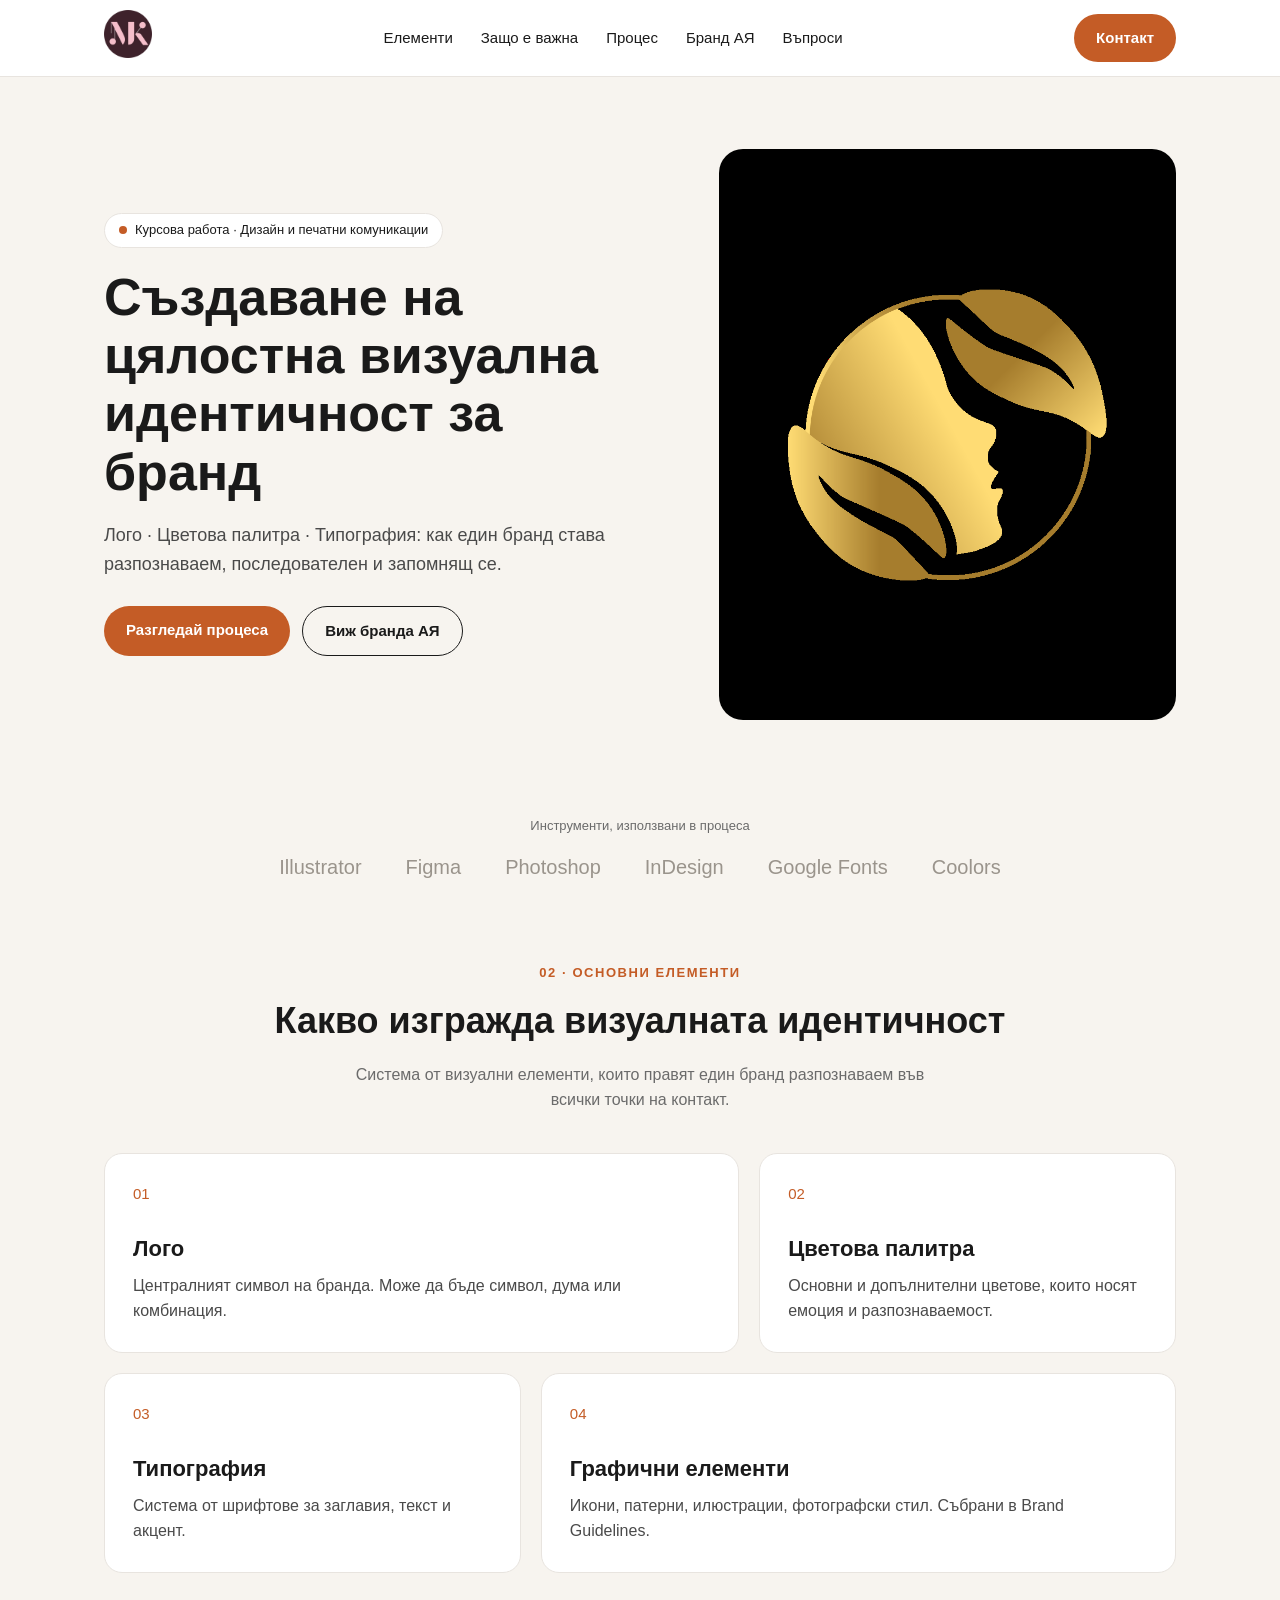
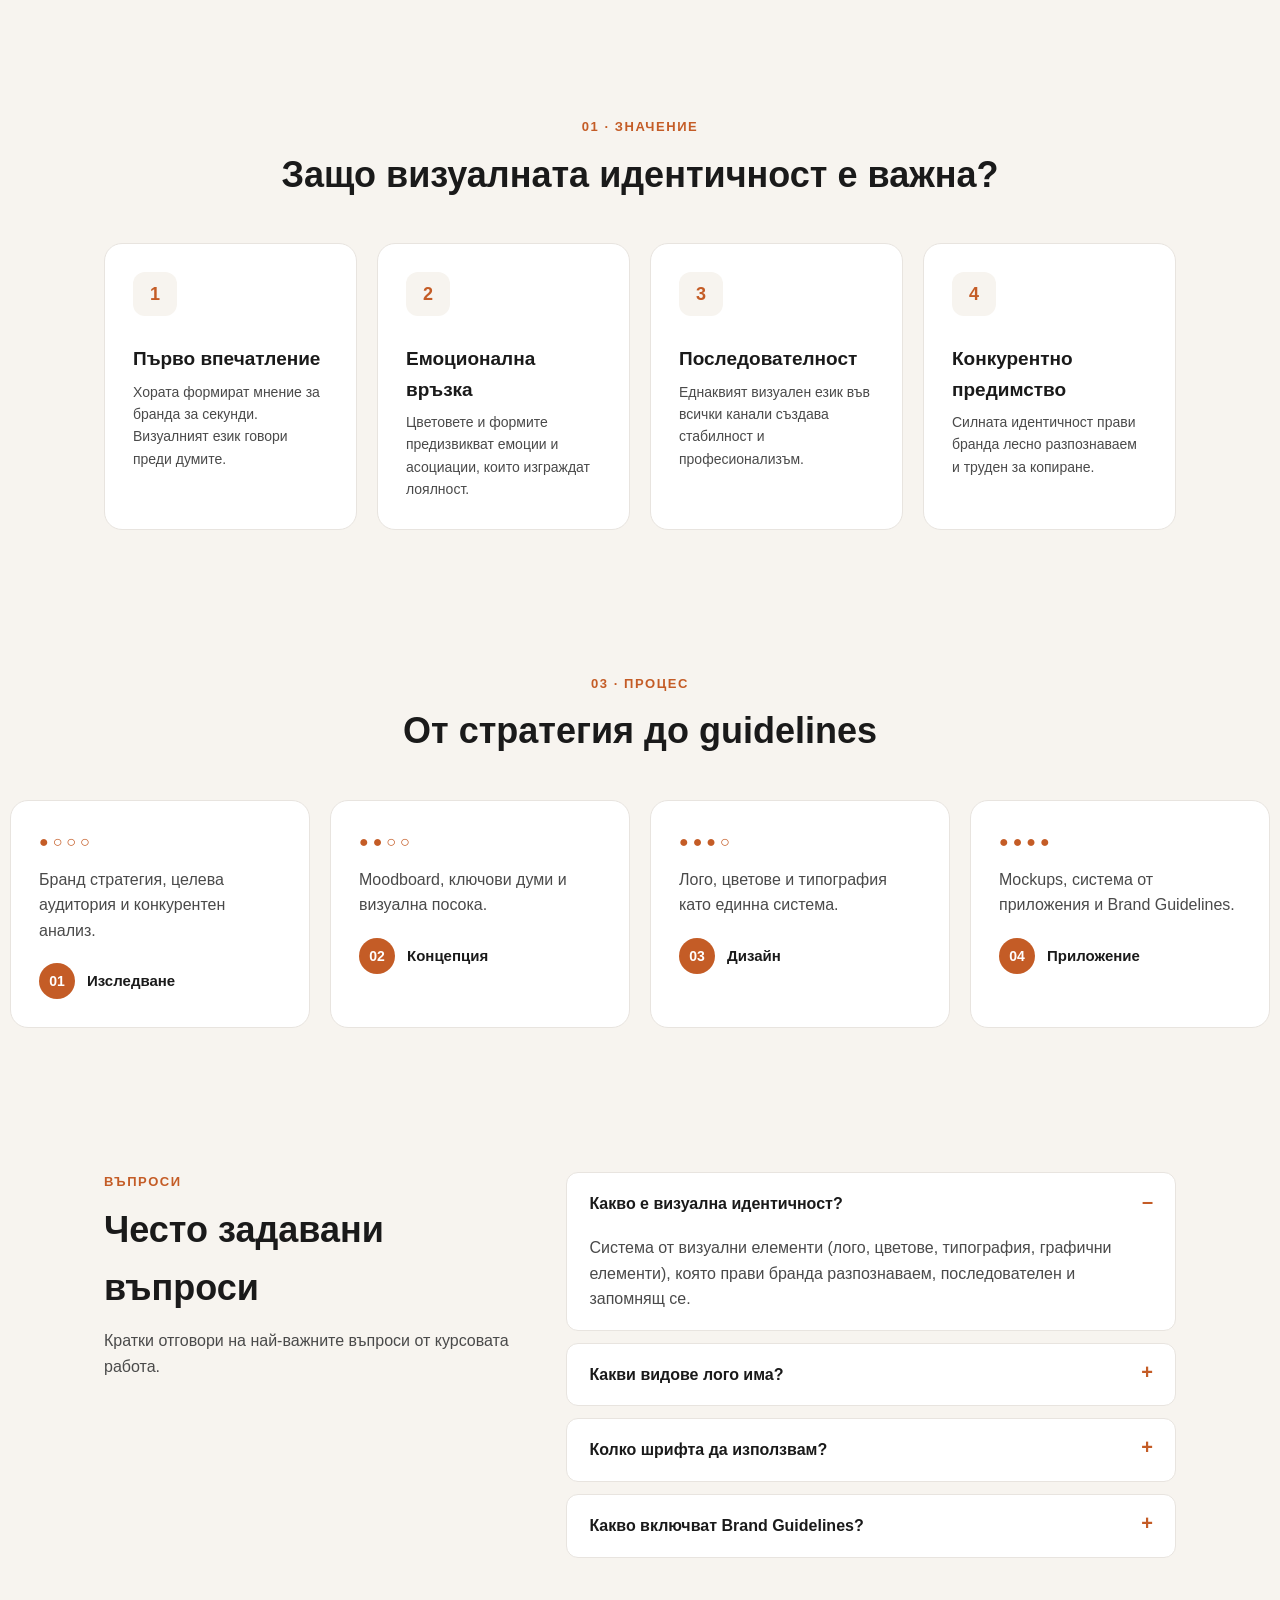
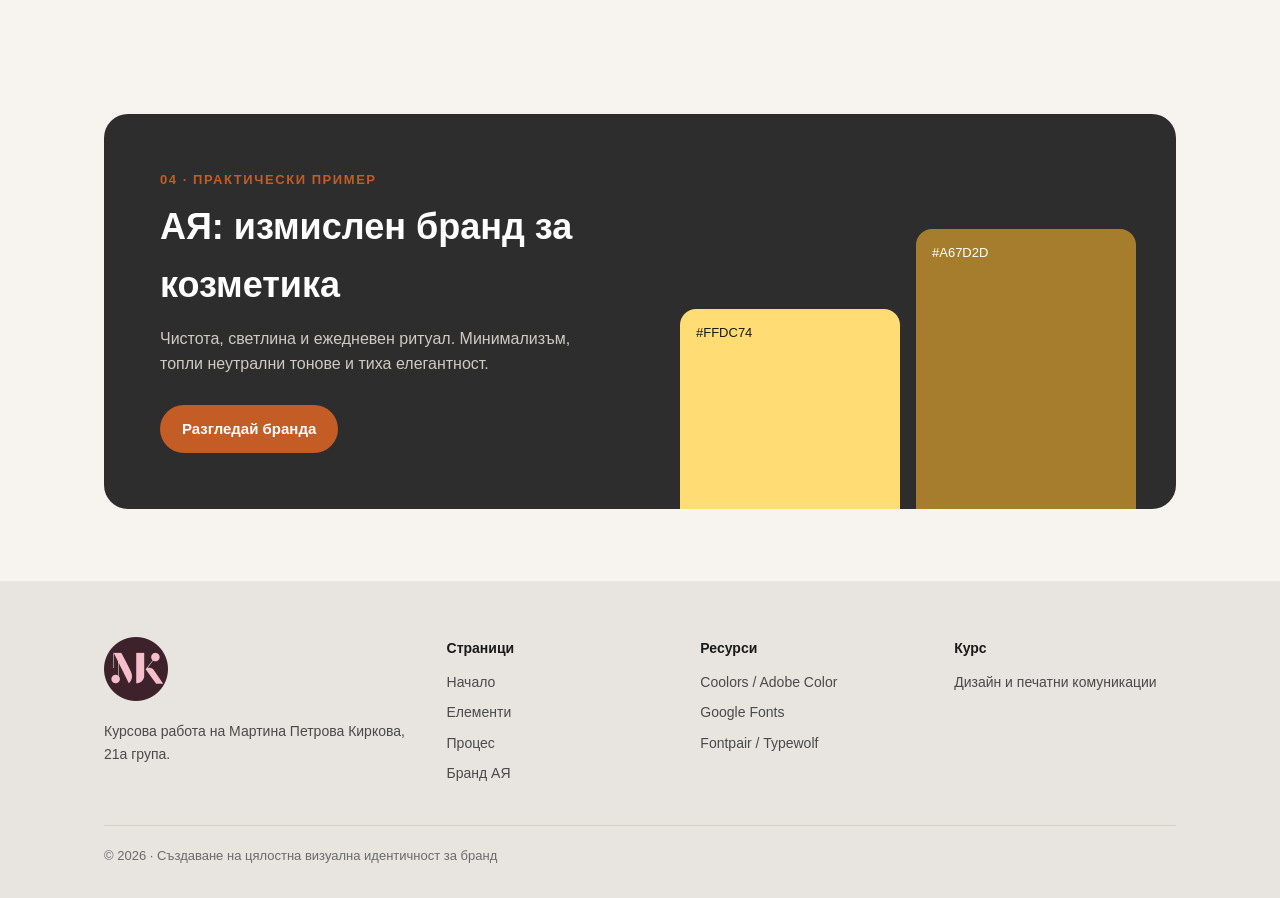
==== index.html @ c6bd1da7 "Fixes to mobile ui" ====
<!doctype html>
<html lang="bg">
<head>
<meta charset="utf-8">
<meta name="viewport" content="width=device-width, initial-scale=1">
<title>Визуална идентичност</title>
<link rel="icon" href="favicon.png">
<style>
  :root{
    --accent:#C45C26;      /* основен цвят от презентацията */
    --ink:#1A1A1A;         /* заглавия */
    --text:#4A4A4A;        /* основен текст */
    --muted:#6B6B6B;
    --cream:#F7F4EF;       /* фон */
    --line:#E8E4DF;
    --white:#FFFFFF;
    --dark:#2D2D2D;
    --gold:#A67D2D; --sun:#FFDC74;   /* палитра на бранда АЯ */
  }
  *{box-sizing:border-box;margin:0;padding:0}
  body{background:var(--cream);color:var(--text);font:16px/1.6 Arial,Helvetica,sans-serif}
  h1,h2,h3{font-family:Arial,Helvetica,sans-serif;color:var(--ink);font-weight:bold}
  a{color:inherit;text-decoration:none}
  .wrap{max-width:1120px;margin:0 auto;padding:0 24px}
  section{padding:72px 0}
  .center{text-align:center}
  .eyebrow{color:var(--accent);font-size:13px;letter-spacing:.12em;text-transform:uppercase;font-weight:bold}
  h2{font-size:36px;margin:8px 0 12px}
  .lead{max-width:620px;margin:0 auto;color:var(--muted)}
  .btn{display:inline-block;padding:12px 22px;border-radius:999px;font-size:15px;font-weight:bold}
  .btn.primary{background:var(--accent);color:#fff}
  .btn.ghost{border:1.5px solid var(--ink);color:var(--ink)}

  /* NAV */
  nav{background:var(--white);border-bottom:1px solid var(--line);position:sticky;top:0;z-index:5}
  nav .wrap{display:flex;align-items:center;gap:32px;height:76px}
  nav img{width:48px;height:48px}
  nav ul{display:flex;gap:28px;list-style:none;margin:0 auto;font-size:15px;color:var(--ink)}
  nav ul a:hover{color:var(--accent)}

  /* HERO */
  .hero .wrap{display:grid;grid-template-columns:1.1fr .9fr;gap:56px;align-items:center}
  .badge{display:inline-flex;gap:8px;align-items:center;background:var(--white);border:1px solid var(--line);border-radius:999px;padding:6px 14px;font-size:13px;color:var(--ink)}
  .badge i{width:8px;height:8px;border-radius:50%;background:var(--accent)}
  .hero h1{font-size:52px;line-height:1.12;margin:20px 0}
  .hero p{font-size:18px;margin-bottom:28px}
  .hero .actions{display:flex;gap:12px;flex-wrap:wrap}
  .hero-img{background:#000;border-radius:24px;aspect-ratio:4/5;display:grid;place-items:center;overflow:hidden}
  .hero-img img{width:88%}

  /* TOOLS (partners) */
  .tools{padding:24px 0 8px}
  .tools p{font-size:13px;color:var(--muted);margin-bottom:14px}
  .tools ul{list-style:none;display:flex;justify-content:center;flex-wrap:wrap;gap:16px 44px;font-family:Arial,sans-serif;font-size:20px;color:#9a948c}

  /* FEATURES */
  .features .grid{display:grid;grid-template-columns:repeat(5,1fr);gap:20px;margin-top:40px}
  .card{background:var(--white);border:1px solid var(--line);border-radius:18px;padding:28px}
  .features .card{min-height:200px;display:flex;flex-direction:column;justify-content:flex-end}
  .features .card:nth-child(1){grid-column:span 3}
  .features .card:nth-child(2){grid-column:span 2}
  .features .card:nth-child(3){grid-column:span 2}
  .features .card:nth-child(4){grid-column:span 3}
  .card h3{font-size:22px;margin-bottom:6px}
  .num{font-family:Arial,sans-serif;color:var(--accent);font-size:15px;margin-bottom:auto}

  /* WHY */
  .why .grid{display:grid;grid-template-columns:repeat(4,1fr);gap:20px;margin-top:40px}
  .icon{width:44px;height:44px;border-radius:12px;background:var(--cream);color:var(--accent);display:grid;place-items:center;font:bold 18px Arial,sans-serif;margin-bottom:28px}
  .why h3{font-size:19px;margin-bottom:6px}
  .why p{font-size:14px}

  /* PRINCIPLES (reviews) */
  .principles{overflow:hidden}
  .track{display:flex;gap:20px;margin-top:40px;padding:0 24px;justify-content:center}
  .track .card{flex:0 0 300px}
  .track .card .stars{color:var(--accent);letter-spacing:4px;margin-bottom:12px}
  .track .who{display:flex;gap:12px;align-items:center;margin-top:20px}
  .track .who span{width:36px;height:36px;border-radius:50%;background:var(--accent);color:#fff;display:grid;place-items:center;font:bold 14px Arial,sans-serif}
  .track .who b{color:var(--ink);font-size:15px}

  /* FAQ */
  .faq .wrap{display:grid;grid-template-columns:.8fr 1.2fr;gap:56px}
  details{background:var(--white);border:1px solid var(--line);border-radius:12px;margin-bottom:12px}
  summary{cursor:pointer;list-style:none;padding:18px 22px;color:var(--ink);font-weight:bold;display:flex;justify-content:space-between}
  summary::after{content:"+";color:var(--accent);font-size:20px;line-height:1}
  details[open] summary::after{content:"–"}
  details p{padding:0 22px 18px}

  /* CTA */
  .cta-box{background:var(--dark);border-radius:24px;display:grid;grid-template-columns:1fr 1fr;overflow:hidden}
  .cta-box .txt{padding:56px}
  .cta-box h2{color:#fff}
  .cta-box p{color:#cfcac3;margin-bottom:28px}
  .swatches{display:grid;grid-template-columns:1fr 1fr;align-items:end;gap:16px;padding:40px 40px 0}
  .sw{border-radius:16px 16px 0 0;padding:16px;font:13px Arial;color:#1A1A1A}
  .sw.a{background:var(--sun);height:200px}
  .sw.b{background:var(--gold);height:280px;color:#fff}

  /* FOOTER */
  footer{background:var(--line);margin-top:72px;padding:56px 0 32px}
  footer .wrap{display:grid;grid-template-columns:1.4fr 1fr 1fr 1fr;gap:32px}
  footer img{width:64px;margin-bottom:12px}
  footer h4{color:var(--ink);font-size:14px;margin-bottom:12px}
  footer li{list-style:none;font-size:14px;margin-bottom:8px}
  footer .copy{grid-column:1/-1;border-top:1px solid #d6d0c8;padding-top:20px;font-size:13px;color:var(--muted)}

  @media (max-width:860px){
    nav ul{display:none} nav .btn{margin-left:auto}
    .hero .wrap,.faq .wrap,.cta-box,footer .wrap{grid-template-columns:1fr}
    .hero h1{font-size:38px}
    .features .grid{grid-template-columns:1fr}.features .card{grid-column:auto!important}
    .why .grid{grid-template-columns:1fr;gap:14px;margin-top:28px}
    .why .card{display:grid;grid-template-columns:44px 1fr;column-gap:16px;padding:22px}
    .why .icon{grid-row:span 2;margin-bottom:0}
    .why h3{overflow-wrap:anywhere}
    /* на мобилно: секция 01 (Значение) идва преди секция 02 (Елементи) */
    body{display:flex;flex-direction:column}
    #why{order:1}
    .features,#why ~ *{order:2}
    .track{justify-content:flex-start;overflow-x:auto;padding-bottom:8px}
    .cta-box .txt{padding:36px}
  }
</style>
</head>
<body>

<!-- 1. NAV BAR -->
<nav><div class="wrap">
  <a href="#"><img src="logo.png" alt="Лого MK"></a>
  <ul>
    <li><a href="#elements">Елементи</a></li>
    <li><a href="#why">Защо е важна</a></li>
    <li><a href="#process">Процес</a></li>
    <li><a href="#brand">Бранд АЯ</a></li>
    <li><a href="#faq">Въпроси</a></li>
  </ul>
  <a class="btn primary" href="#contact">Контакт</a>
</div></nav>

<!-- 2. HERO -->
<section class="hero"><div class="wrap">
  <div>
    <span class="badge"><i></i>Курсова работа · Дизайн и печатни комуникации</span>
    <h1>Създаване на цялостна визуална идентичност за бранд</h1>
    <p>Лого · Цветова палитра · Типография: как един бранд става разпознаваем, последователен и запомнящ се.</p>
    <div class="actions">
      <a class="btn primary" href="#process">Разгледай процеса</a>
      <a class="btn ghost" href="#brand">Виж бранда АЯ</a>
    </div>
  </div>
  <div class="hero-img"><img src="images/aya-symbol.png" alt="Лого на измисления бранд АЯ"></div>
</div></section>

<!-- 3. PARTNERS → TOOLS -->
<div class="tools center"><div class="wrap">
  <p>Инструменти, използвани в процеса</p>
  <ul><li>Illustrator</li><li>Figma</li><li>Photoshop</li><li>InDesign</li><li>Google Fonts</li><li>Coolors</li></ul>
</div></div>

<!-- 4. FEATURES → ELEMENTS -->
<section class="features center" id="elements"><div class="wrap">
  <div class="eyebrow">02 · Основни елементи</div>
  <h2>Какво изгражда визуалната идентичност</h2>
  <p class="lead">Система от визуални елементи, които правят един бранд разпознаваем във всички точки на контакт.</p>
  <div class="grid" style="text-align:left">
    <div class="card"><div class="num">01</div><h3>Лого</h3><p>Централният символ на бранда. Може да бъде символ, дума или комбинация.</p></div>
    <div class="card"><div class="num">02</div><h3>Цветова палитра</h3><p>Основни и допълнителни цветове, които носят емоция и разпознаваемост.</p></div>
    <div class="card"><div class="num">03</div><h3>Типография</h3><p>Система от шрифтове за заглавия, текст и акцент.</p></div>
    <div class="card"><div class="num">04</div><h3>Графични елементи</h3><p>Икони, патерни, илюстрации, фотографски стил. Събрани в Brand Guidelines.</p></div>
  </div>
</div></section>

<!-- 5. WHY US → WHY IT MATTERS -->
<section class="why center" id="why"><div class="wrap">
  <div class="eyebrow">01 · Значение</div>
  <h2>Защо визуалната идентичност е важна?</h2>
  <div class="grid" style="text-align:left">
    <div class="card"><div class="icon">1</div><h3>Първо впечатление</h3><p>Хората формират мнение за бранда за секунди. Визуалният език говори преди думите.</p></div>
    <div class="card"><div class="icon">2</div><h3>Емоционална връзка</h3><p>Цветовете и формите предизвикват емоции и асоциации, които изграждат лоялност.</p></div>
    <div class="card"><div class="icon">3</div><h3>Последователност</h3><p>Еднаквият визуален език във всички канали създава стабилност и професионализъм.</p></div>
    <div class="card"><div class="icon">4</div><h3>Конкурентно предимство</h3><p>Силната идентичност прави бранда лесно разпознаваем и труден за копиране.</p></div>
  </div>
</div></section>

<!-- 6. REVIEWS → PROCESS -->
<section class="principles center" id="process">
  <div class="eyebrow">03 · Процес</div>
  <h2>От стратегия до guidelines</h2>
  <div class="track" style="text-align:left">
    <div class="card"><div class="stars">●○○○</div><p>Бранд стратегия, целева аудитория и конкурентен анализ.</p><div class="who"><span>01</span><b>Изследване</b></div></div>
    <div class="card"><div class="stars">●●○○</div><p>Moodboard, ключови думи и визуална посока.</p><div class="who"><span>02</span><b>Концепция</b></div></div>
    <div class="card"><div class="stars">●●●○</div><p>Лого, цветове и типография като единна система.</p><div class="who"><span>03</span><b>Дизайн</b></div></div>
    <div class="card"><div class="stars">●●●●</div><p>Mockups, система от приложения и Brand Guidelines.</p><div class="who"><span>04</span><b>Приложение</b></div></div>
  </div>
</section>

<!-- 7. FAQ -->
<section class="faq" id="faq"><div class="wrap">
  <div>
    <div class="eyebrow">Въпроси</div>
    <h2>Често задавани въпроси</h2>
    <p>Кратки отговори на най-важните въпроси от курсовата работа.</p>
  </div>
  <div>
    <details open><summary>Какво е визуална идентичност?</summary><p>Система от визуални елементи (лого, цветове, типография, графични елементи), която прави бранда разпознаваем, последователен и запомнящ се.</p></details>
    <details><summary>Какви видове лого има?</summary><p>Wordmark, Lettermark, Pictorial, Abstract, Mascot и Combination. Комбинацията от символ и текст е най-често използваният тип.</p></details>
    <details><summary>Колко шрифта да използвам?</summary><p>Обикновено 2 шрифта са достатъчни: един за заглавия и един за текст. Максимум 3.</p></details>
    <details><summary>Какво включват Brand Guidelines?</summary><p>Употреба на логото, цветове (RGB, CMYK), типография, иконография, фотография и примери за правилни и неправилни приложения.</p></details>
  </div>
</div></section>

<!-- 8. CTA → BRAND AURIA -->
<section id="brand" style="padding-bottom:0"><div class="wrap">
  <div class="cta-box">
    <div class="txt">
      <div class="eyebrow">04 · Практически пример</div>
      <h2>АЯ: измислен бранд за козметика</h2>
      <p>Чистота, светлина и ежедневен ритуал. Минимализъм, топли неутрални тонове и тиха елегантност.</p>
      <a class="btn primary" href="#">Разгледай бранда</a>
    </div>
    <div class="swatches">
      <div class="sw a">#FFDC74</div>
      <div class="sw b">#A67D2D</div>
    </div>
  </div>
</div></section>

<!-- 9. FOOTER -->
<footer id="contact"><div class="wrap">
  <div>
    <img src="logo.png" alt="Лого MK">
    <p style="font-size:14px">Курсова работа на Мартина Петрова Киркова, 21а група.</p>
  </div>
  <div><h4>Страници</h4><ul><li>Начало</li><li>Елементи</li><li>Процес</li><li>Бранд АЯ</li></ul></div>
  <div><h4>Ресурси</h4><ul><li>Coolors / Adobe Color</li><li>Google Fonts</li><li>Fontpair / Typewolf</li></ul></div>
  <div><h4>Курс</h4><ul><li>Дизайн и печатни комуникации</li></ul></div>
  <div class="copy">© 2026 · Създаване на цялостна визуална идентичност за бранд</div>
</div></footer>

</body>
</html>
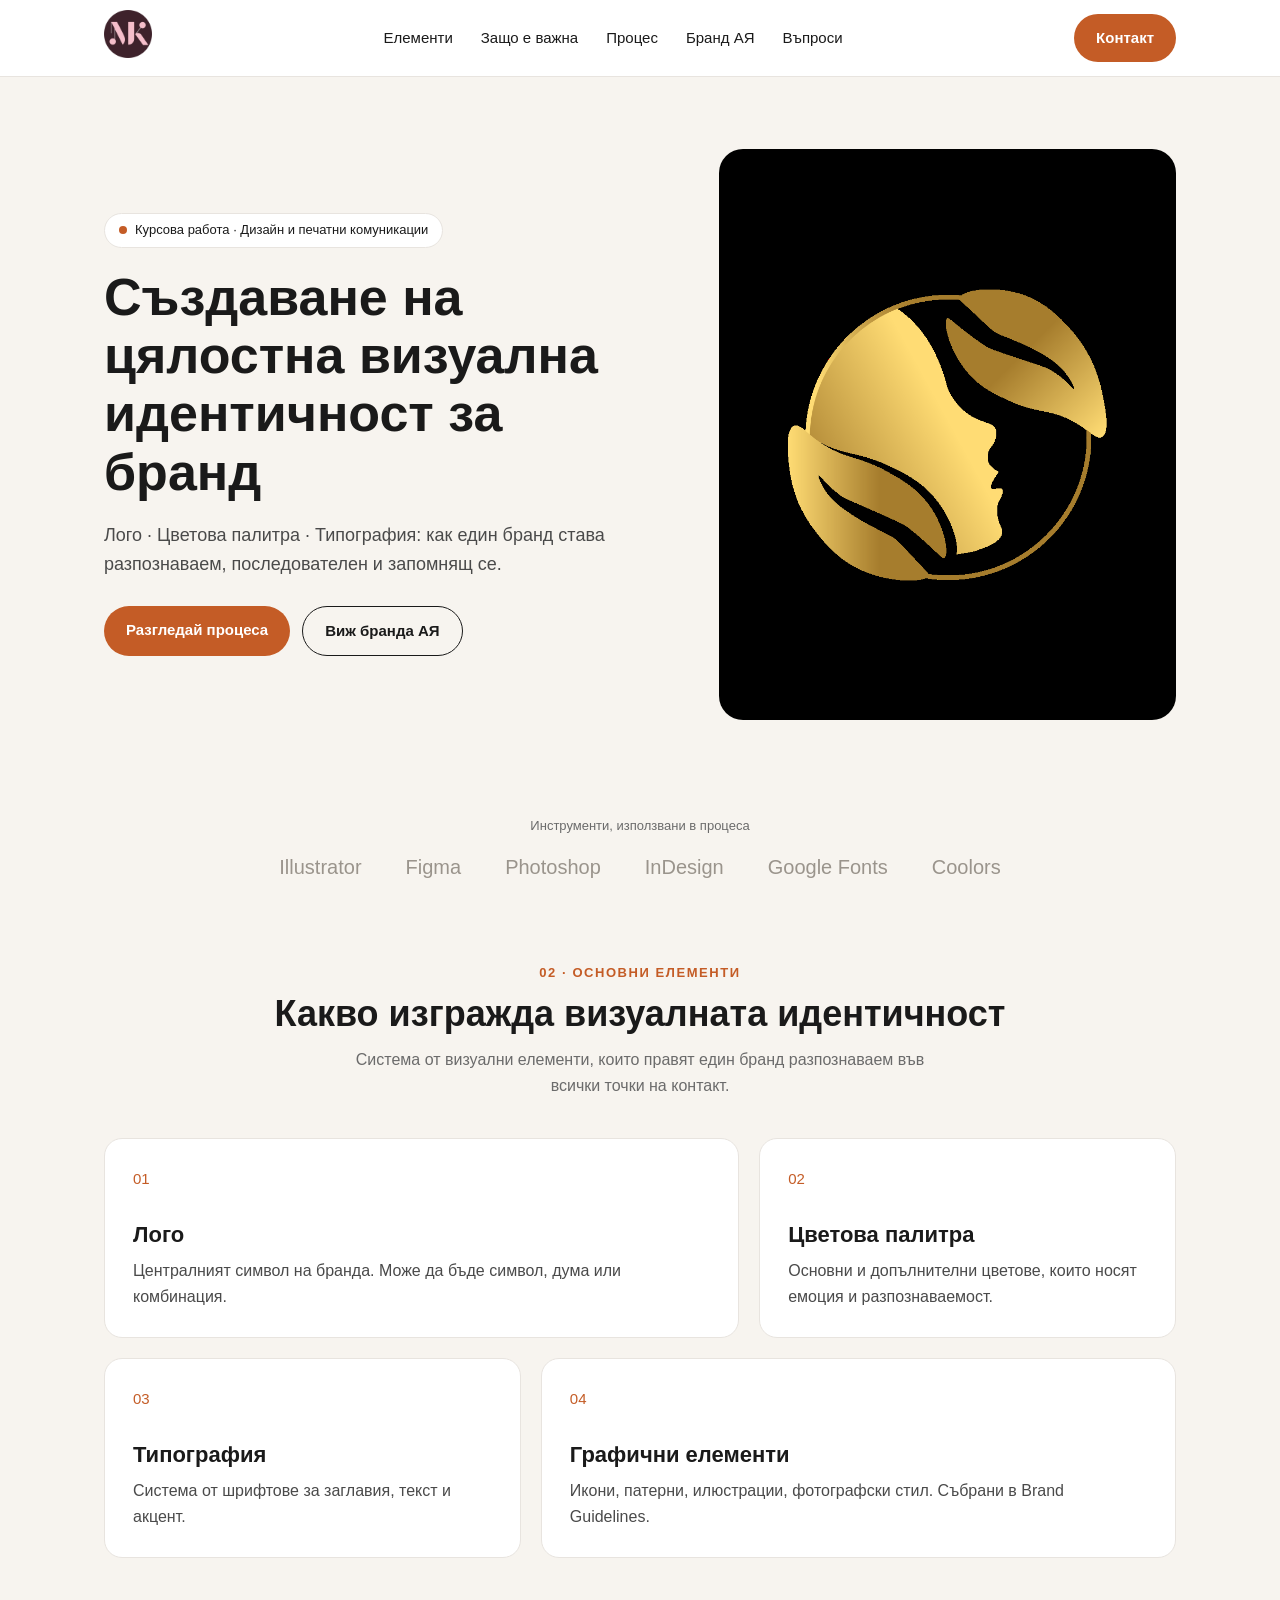
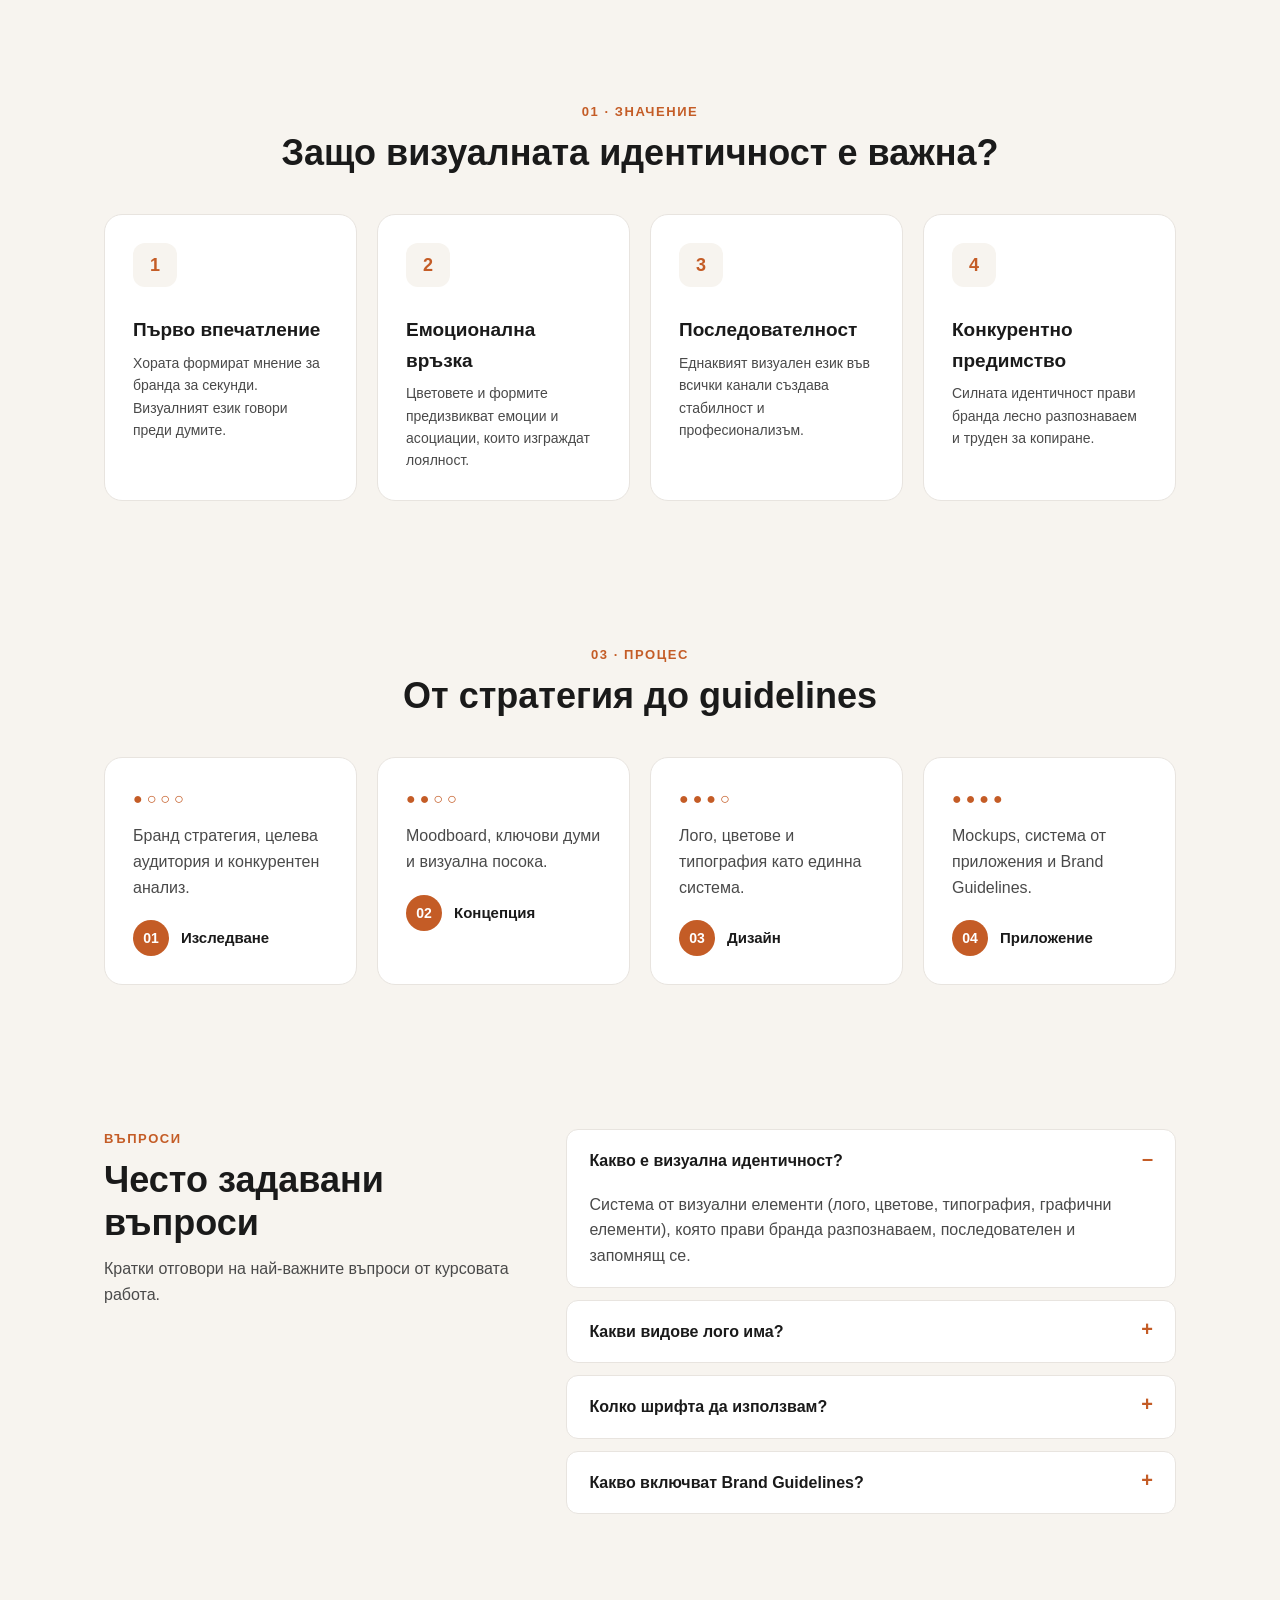
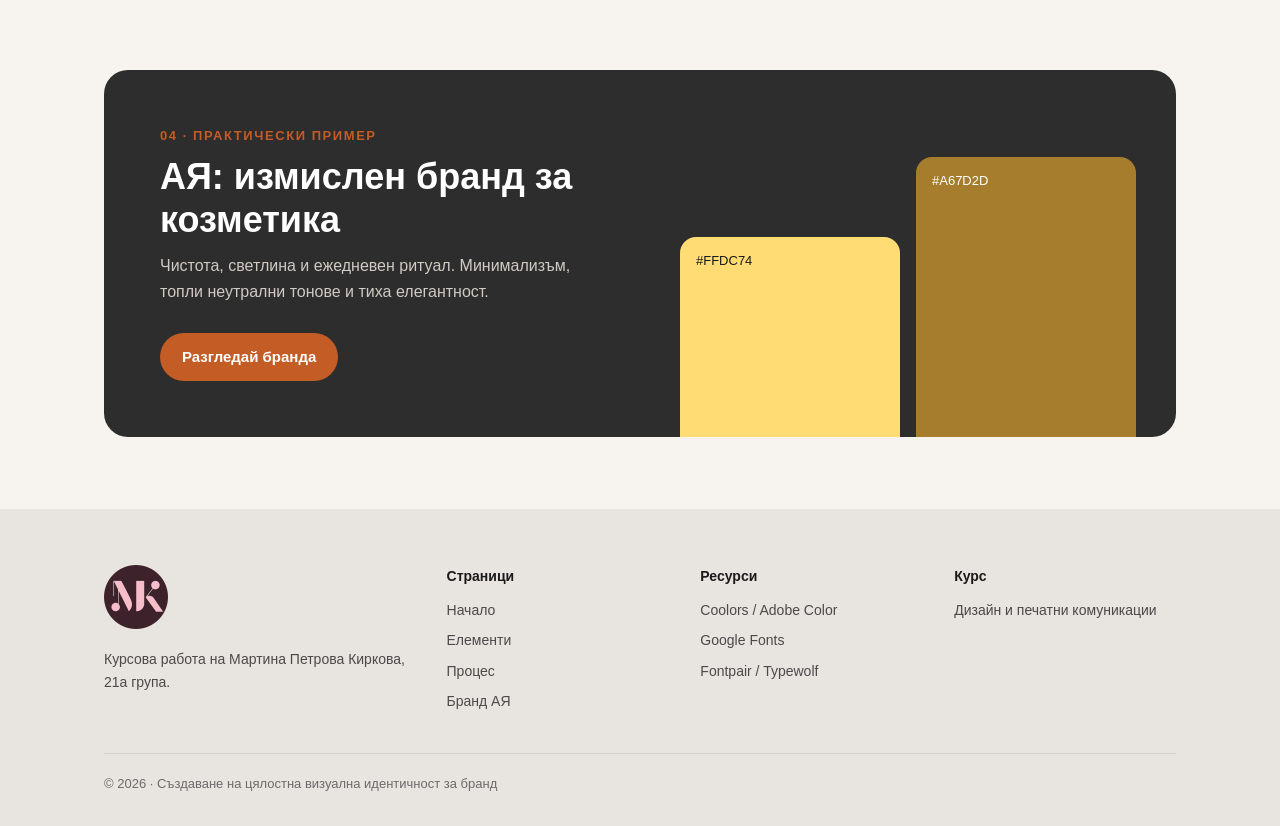
==== commit fc3feba2: "Changes" ====
--- a/index.html
+++ b/index.html
@@ -25,7 +25,9 @@
   section{padding:72px 0}
   .center{text-align:center}
   .eyebrow{color:var(--accent);font-size:13px;letter-spacing:.12em;text-transform:uppercase;font-weight:bold}
-  h2{font-size:36px;margin:8px 0 12px}
+  h2{font-size:clamp(26px,3.4vw,36px);line-height:1.2;margin:8px 0 12px}
+  img{max-width:100%}
+  h3{overflow-wrap:break-word;hyphens:auto}
   .lead{max-width:620px;margin:0 auto;color:var(--muted)}
   .btn{display:inline-block;padding:12px 22px;border-radius:999px;font-size:15px;font-weight:bold}
   .btn.primary{background:var(--accent);color:#fff}
@@ -42,7 +44,7 @@
   .hero .wrap{display:grid;grid-template-columns:1.1fr .9fr;gap:56px;align-items:center}
   .badge{display:inline-flex;gap:8px;align-items:center;background:var(--white);border:1px solid var(--line);border-radius:999px;padding:6px 14px;font-size:13px;color:var(--ink)}
   .badge i{width:8px;height:8px;border-radius:50%;background:var(--accent)}
-  .hero h1{font-size:52px;line-height:1.12;margin:20px 0}
+  .hero h1{font-size:clamp(32px,4.8vw,52px);line-height:1.12;margin:20px 0}
   .hero p{font-size:18px;margin-bottom:28px}
   .hero .actions{display:flex;gap:12px;flex-wrap:wrap}
   .hero-img{background:#000;border-radius:24px;aspect-ratio:4/5;display:grid;place-items:center;overflow:hidden}
@@ -71,9 +73,7 @@
   .why p{font-size:14px}
 
   /* PRINCIPLES (reviews) */
-  .principles{overflow:hidden}
-  .track{display:flex;gap:20px;margin-top:40px;padding:0 24px;justify-content:center}
-  .track .card{flex:0 0 300px}
+  .track{display:grid;grid-template-columns:repeat(4,minmax(0,1fr));gap:20px;max-width:1120px;margin:40px auto 0;padding:0 24px}
   .track .card .stars{color:var(--accent);letter-spacing:4px;margin-bottom:12px}
   .track .who{display:flex;gap:12px;align-items:center;margin-top:20px}
   .track .who span{width:36px;height:36px;border-radius:50%;background:var(--accent);color:#fff;display:grid;place-items:center;font:bold 14px Arial,sans-serif}
@@ -105,11 +105,23 @@
   footer li{list-style:none;font-size:14px;margin-bottom:8px}
   footer .copy{grid-column:1/-1;border-top:1px solid #d6d0c8;padding-top:20px;font-size:13px;color:var(--muted)}
 
+  /* таблет и малък лаптоп */
+  @media (max-width:1100px){
+    nav .wrap{gap:20px} nav ul{gap:18px;font-size:14px}
+    .hero .wrap,.faq .wrap{gap:36px}
+    .why .grid,.track{grid-template-columns:repeat(2,minmax(0,1fr))}
+    .cta-box .txt{padding:40px}
+    .swatches{padding:32px 28px 0}
+    footer .wrap{grid-template-columns:1fr 1fr}
+  }
+
   @media (max-width:860px){
+    section{padding:56px 0}
     nav ul{display:none} nav .btn{margin-left:auto}
-    .hero .wrap,.faq .wrap,.cta-box,footer .wrap{grid-template-columns:1fr}
-    .hero h1{font-size:38px}
-    .features .grid{grid-template-columns:1fr}.features .card{grid-column:auto!important}
+    .hero .wrap,.faq .wrap,.cta-box{grid-template-columns:1fr}
+    .hero-img{aspect-ratio:1/1;max-width:420px;width:100%;margin:0 auto}
+    .features .grid{grid-template-columns:1fr}.features .card{grid-column:auto!important;min-height:0}
+    .features .num{margin-bottom:16px}
     .why .grid{grid-template-columns:1fr;gap:14px;margin-top:28px}
     .why .card{display:grid;grid-template-columns:44px 1fr;column-gap:16px;padding:22px}
     .why .icon{grid-row:span 2;margin-bottom:0}
@@ -118,8 +130,21 @@
     body{display:flex;flex-direction:column}
     #why{order:1}
     .features,#why ~ *{order:2}
-    .track{justify-content:flex-start;overflow-x:auto;padding-bottom:8px}
     .cta-box .txt{padding:36px}
+    .swatches .sw.a{height:140px}.swatches .sw.b{height:200px}
+  }
+
+  /* малък телефон */
+  @media (max-width:560px){
+    .wrap,.track{padding:0 16px}
+    section{padding:44px 0}
+    .track{grid-template-columns:1fr;gap:14px}
+    .card{padding:22px}
+    .tools ul{gap:10px 24px;font-size:16px}
+    .hero .actions .btn{flex:1 1 auto;text-align:center}
+    .cta-box .txt{padding:28px}
+    .swatches{padding:24px 20px 0}
+    footer .wrap{grid-template-columns:1fr}
   }
 </style>
 </head>
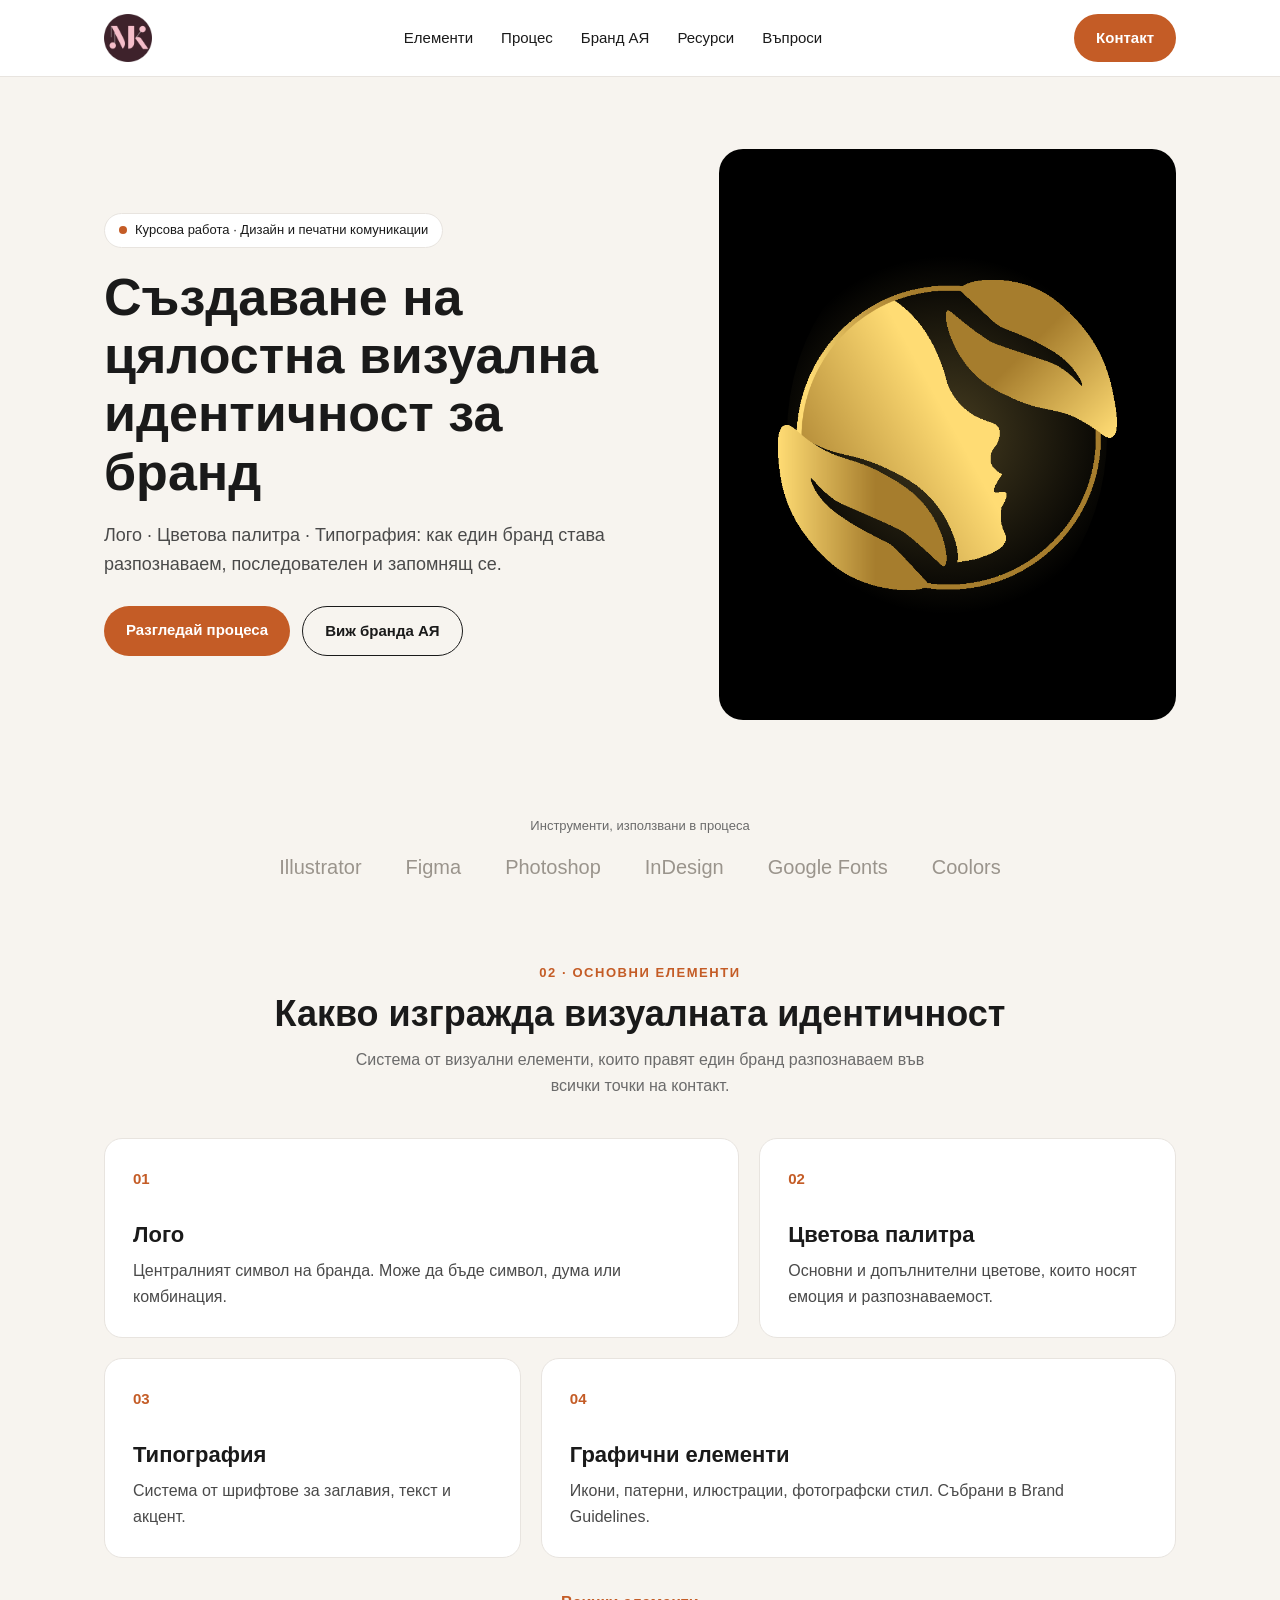
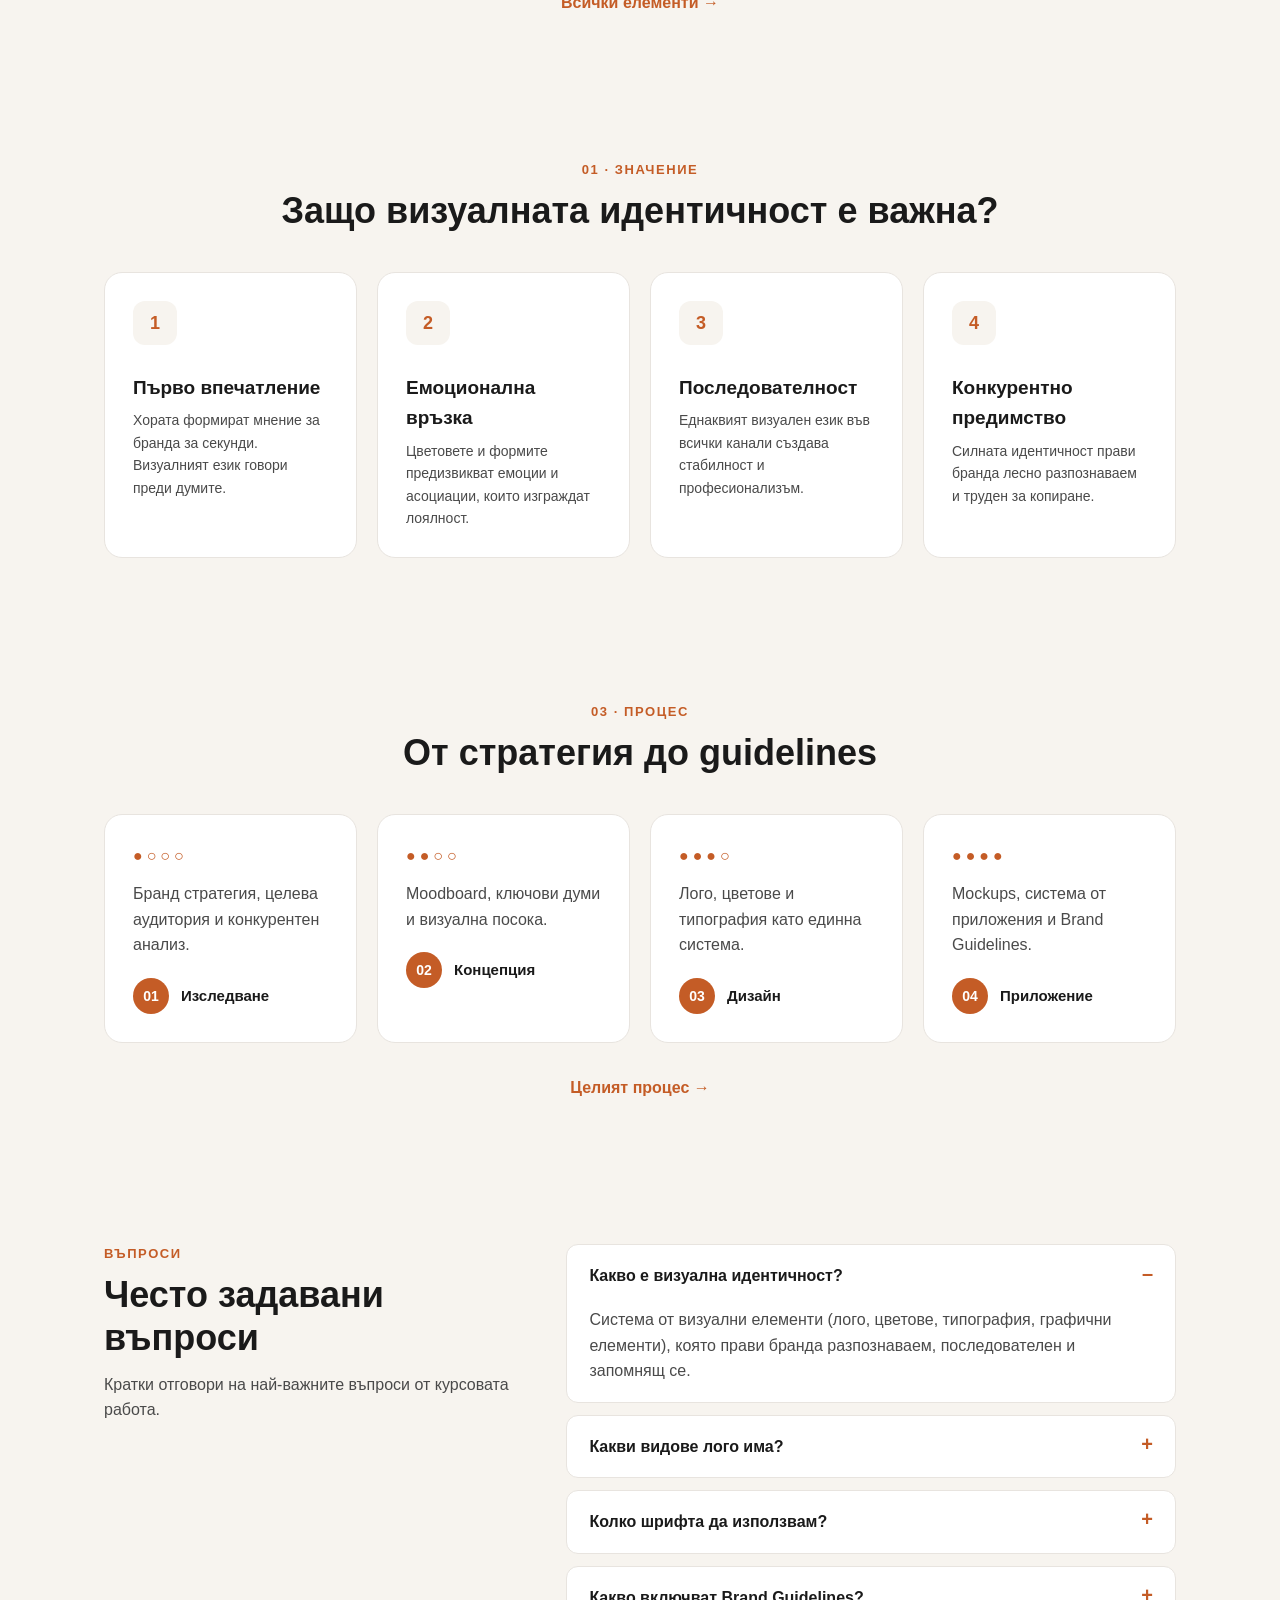
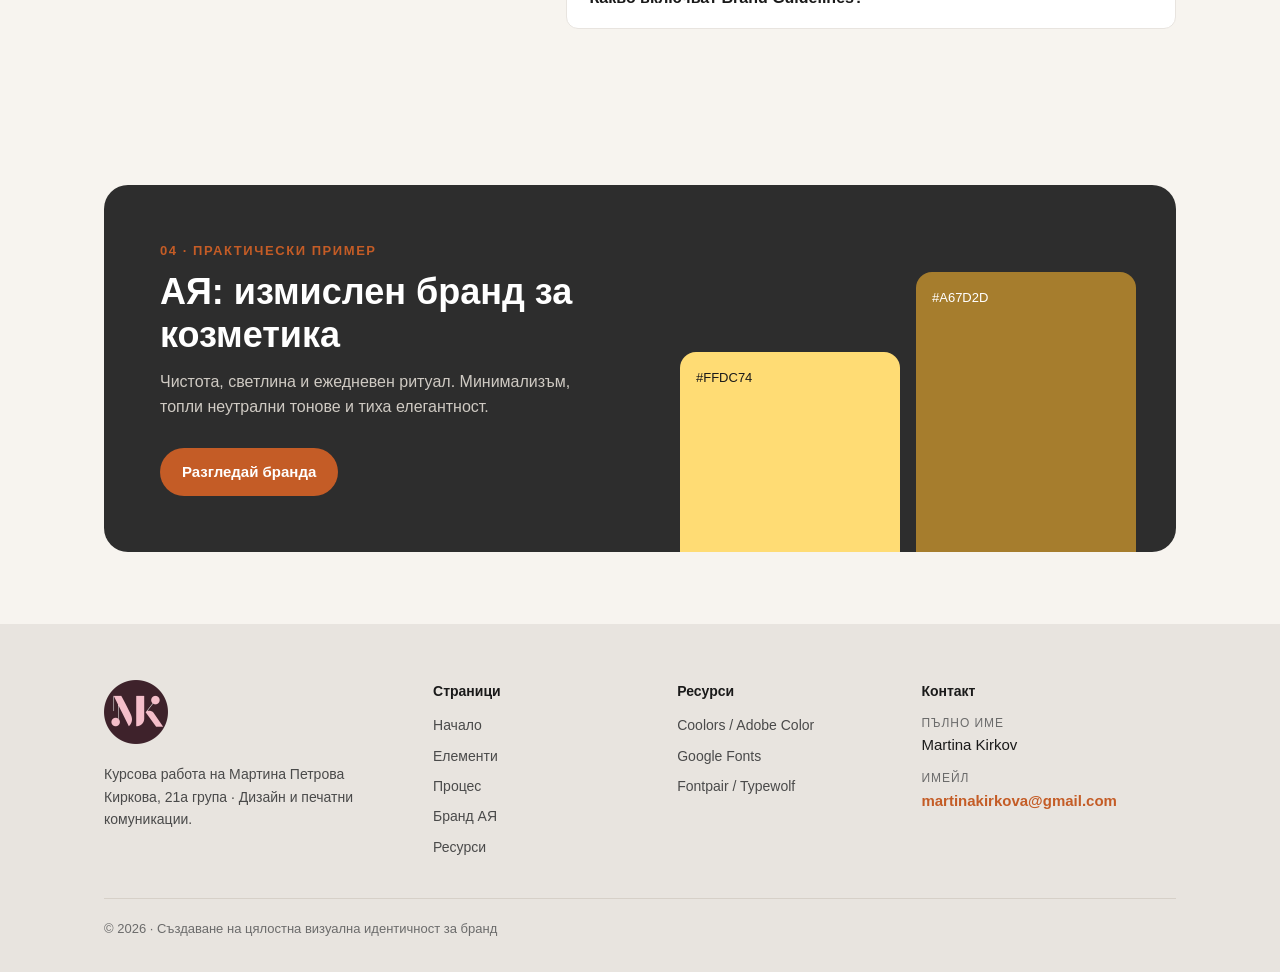
==== commit d83c51a0: "Add inner pages, shared CSS/JS, contact details and clean URLs - Add elements, process, brand and re" ====
--- a/index.html
+++ b/index.html
@@ -4,163 +4,26 @@
 <meta charset="utf-8">
 <meta name="viewport" content="width=device-width, initial-scale=1">
 <title>Визуална идентичност</title>
+<meta name="description" content="Курсова работа: създаване на цялостна визуална идентичност за бранд – лого, цветова палитра, типография.">
 <link rel="icon" href="favicon.png">
-<style>
-  :root{
-    --accent:#C45C26;      /* основен цвят от презентацията */
-    --ink:#1A1A1A;         /* заглавия */
-    --text:#4A4A4A;        /* основен текст */
-    --muted:#6B6B6B;
-    --cream:#F7F4EF;       /* фон */
-    --line:#E8E4DF;
-    --white:#FFFFFF;
-    --dark:#2D2D2D;
-    --gold:#A67D2D; --sun:#FFDC74;   /* палитра на бранда АЯ */
-  }
-  *{box-sizing:border-box;margin:0;padding:0}
-  body{background:var(--cream);color:var(--text);font:16px/1.6 Arial,Helvetica,sans-serif}
-  h1,h2,h3{font-family:Arial,Helvetica,sans-serif;color:var(--ink);font-weight:bold}
-  a{color:inherit;text-decoration:none}
-  .wrap{max-width:1120px;margin:0 auto;padding:0 24px}
-  section{padding:72px 0}
-  .center{text-align:center}
-  .eyebrow{color:var(--accent);font-size:13px;letter-spacing:.12em;text-transform:uppercase;font-weight:bold}
-  h2{font-size:clamp(26px,3.4vw,36px);line-height:1.2;margin:8px 0 12px}
-  img{max-width:100%}
-  h3{overflow-wrap:break-word;hyphens:auto}
-  .lead{max-width:620px;margin:0 auto;color:var(--muted)}
-  .btn{display:inline-block;padding:12px 22px;border-radius:999px;font-size:15px;font-weight:bold}
-  .btn.primary{background:var(--accent);color:#fff}
-  .btn.ghost{border:1.5px solid var(--ink);color:var(--ink)}
-
-  /* NAV */
-  nav{background:var(--white);border-bottom:1px solid var(--line);position:sticky;top:0;z-index:5}
-  nav .wrap{display:flex;align-items:center;gap:32px;height:76px}
-  nav img{width:48px;height:48px}
-  nav ul{display:flex;gap:28px;list-style:none;margin:0 auto;font-size:15px;color:var(--ink)}
-  nav ul a:hover{color:var(--accent)}
-
-  /* HERO */
-  .hero .wrap{display:grid;grid-template-columns:1.1fr .9fr;gap:56px;align-items:center}
-  .badge{display:inline-flex;gap:8px;align-items:center;background:var(--white);border:1px solid var(--line);border-radius:999px;padding:6px 14px;font-size:13px;color:var(--ink)}
-  .badge i{width:8px;height:8px;border-radius:50%;background:var(--accent)}
-  .hero h1{font-size:clamp(32px,4.8vw,52px);line-height:1.12;margin:20px 0}
-  .hero p{font-size:18px;margin-bottom:28px}
-  .hero .actions{display:flex;gap:12px;flex-wrap:wrap}
-  .hero-img{background:#000;border-radius:24px;aspect-ratio:4/5;display:grid;place-items:center;overflow:hidden}
-  .hero-img img{width:88%}
-
-  /* TOOLS (partners) */
-  .tools{padding:24px 0 8px}
-  .tools p{font-size:13px;color:var(--muted);margin-bottom:14px}
-  .tools ul{list-style:none;display:flex;justify-content:center;flex-wrap:wrap;gap:16px 44px;font-family:Arial,sans-serif;font-size:20px;color:#9a948c}
-
-  /* FEATURES */
-  .features .grid{display:grid;grid-template-columns:repeat(5,1fr);gap:20px;margin-top:40px}
-  .card{background:var(--white);border:1px solid var(--line);border-radius:18px;padding:28px}
-  .features .card{min-height:200px;display:flex;flex-direction:column;justify-content:flex-end}
-  .features .card:nth-child(1){grid-column:span 3}
-  .features .card:nth-child(2){grid-column:span 2}
-  .features .card:nth-child(3){grid-column:span 2}
-  .features .card:nth-child(4){grid-column:span 3}
-  .card h3{font-size:22px;margin-bottom:6px}
-  .num{font-family:Arial,sans-serif;color:var(--accent);font-size:15px;margin-bottom:auto}
-
-  /* WHY */
-  .why .grid{display:grid;grid-template-columns:repeat(4,1fr);gap:20px;margin-top:40px}
-  .icon{width:44px;height:44px;border-radius:12px;background:var(--cream);color:var(--accent);display:grid;place-items:center;font:bold 18px Arial,sans-serif;margin-bottom:28px}
-  .why h3{font-size:19px;margin-bottom:6px}
-  .why p{font-size:14px}
-
-  /* PRINCIPLES (reviews) */
-  .track{display:grid;grid-template-columns:repeat(4,minmax(0,1fr));gap:20px;max-width:1120px;margin:40px auto 0;padding:0 24px}
-  .track .card .stars{color:var(--accent);letter-spacing:4px;margin-bottom:12px}
-  .track .who{display:flex;gap:12px;align-items:center;margin-top:20px}
-  .track .who span{width:36px;height:36px;border-radius:50%;background:var(--accent);color:#fff;display:grid;place-items:center;font:bold 14px Arial,sans-serif}
-  .track .who b{color:var(--ink);font-size:15px}
-
-  /* FAQ */
-  .faq .wrap{display:grid;grid-template-columns:.8fr 1.2fr;gap:56px}
-  details{background:var(--white);border:1px solid var(--line);border-radius:12px;margin-bottom:12px}
-  summary{cursor:pointer;list-style:none;padding:18px 22px;color:var(--ink);font-weight:bold;display:flex;justify-content:space-between}
-  summary::after{content:"+";color:var(--accent);font-size:20px;line-height:1}
-  details[open] summary::after{content:"–"}
-  details p{padding:0 22px 18px}
-
-  /* CTA */
-  .cta-box{background:var(--dark);border-radius:24px;display:grid;grid-template-columns:1fr 1fr;overflow:hidden}
-  .cta-box .txt{padding:56px}
-  .cta-box h2{color:#fff}
-  .cta-box p{color:#cfcac3;margin-bottom:28px}
-  .swatches{display:grid;grid-template-columns:1fr 1fr;align-items:end;gap:16px;padding:40px 40px 0}
-  .sw{border-radius:16px 16px 0 0;padding:16px;font:13px Arial;color:#1A1A1A}
-  .sw.a{background:var(--sun);height:200px}
-  .sw.b{background:var(--gold);height:280px;color:#fff}
-
-  /* FOOTER */
-  footer{background:var(--line);margin-top:72px;padding:56px 0 32px}
-  footer .wrap{display:grid;grid-template-columns:1.4fr 1fr 1fr 1fr;gap:32px}
-  footer img{width:64px;margin-bottom:12px}
-  footer h4{color:var(--ink);font-size:14px;margin-bottom:12px}
-  footer li{list-style:none;font-size:14px;margin-bottom:8px}
-  footer .copy{grid-column:1/-1;border-top:1px solid #d6d0c8;padding-top:20px;font-size:13px;color:var(--muted)}
-
-  /* таблет и малък лаптоп */
-  @media (max-width:1100px){
-    nav .wrap{gap:20px} nav ul{gap:18px;font-size:14px}
-    .hero .wrap,.faq .wrap{gap:36px}
-    .why .grid,.track{grid-template-columns:repeat(2,minmax(0,1fr))}
-    .cta-box .txt{padding:40px}
-    .swatches{padding:32px 28px 0}
-    footer .wrap{grid-template-columns:1fr 1fr}
-  }
-
-  @media (max-width:860px){
-    section{padding:56px 0}
-    nav ul{display:none} nav .btn{margin-left:auto}
-    .hero .wrap,.faq .wrap,.cta-box{grid-template-columns:1fr}
-    .hero-img{aspect-ratio:1/1;max-width:420px;width:100%;margin:0 auto}
-    .features .grid{grid-template-columns:1fr}.features .card{grid-column:auto!important;min-height:0}
-    .features .num{margin-bottom:16px}
-    .why .grid{grid-template-columns:1fr;gap:14px;margin-top:28px}
-    .why .card{display:grid;grid-template-columns:44px 1fr;column-gap:16px;padding:22px}
-    .why .icon{grid-row:span 2;margin-bottom:0}
-    .why h3{overflow-wrap:anywhere}
-    /* на мобилно: секция 01 (Значение) идва преди секция 02 (Елементи) */
-    body{display:flex;flex-direction:column}
-    #why{order:1}
-    .features,#why ~ *{order:2}
-    .cta-box .txt{padding:36px}
-    .swatches .sw.a{height:140px}.swatches .sw.b{height:200px}
-  }
-
-  /* малък телефон */
-  @media (max-width:560px){
-    .wrap,.track{padding:0 16px}
-    section{padding:44px 0}
-    .track{grid-template-columns:1fr;gap:14px}
-    .card{padding:22px}
-    .tools ul{gap:10px 24px;font-size:16px}
-    .hero .actions .btn{flex:1 1 auto;text-align:center}
-    .cta-box .txt{padding:28px}
-    .swatches{padding:24px 20px 0}
-    footer .wrap{grid-template-columns:1fr}
-  }
-</style>
+<link rel="stylesheet" href="css/style.css">
+<script>document.documentElement.classList.add('js')</script>
 </head>
 <body>
 
-<!-- 1. NAV BAR -->
+<!-- NAV BAR -->
 <nav><div class="wrap">
-  <a href="#"><img src="logo.png" alt="Лого MK"></a>
-  <ul>
-    <li><a href="#elements">Елементи</a></li>
-    <li><a href="#why">Защо е важна</a></li>
-    <li><a href="#process">Процес</a></li>
-    <li><a href="#brand">Бранд АЯ</a></li>
-    <li><a href="#faq">Въпроси</a></li>
+  <a href="./" aria-label="Начало"><img src="logo.png" alt="Лого MK"></a>
+  <ul id="menu">
+    <li><a href="elements">Елементи</a></li>
+    <li><a href="process">Процес</a></li>
+    <li><a href="brand">Бранд АЯ</a></li>
+    <li><a href="resources">Ресурси</a></li>
+    <li><a href="./#faq">Въпроси</a></li>
+    <li class="menu-contact"><a href="#contact">Контакт</a></li>
   </ul>
   <a class="btn primary" href="#contact">Контакт</a>
+  <button class="menu-btn" type="button" aria-controls="menu" aria-expanded="false" aria-label="Меню">☰</button>
 </div></nav>
 
 <!-- 2. HERO -->
@@ -171,10 +34,10 @@
     <p>Лого · Цветова палитра · Типография: как един бранд става разпознаваем, последователен и запомнящ се.</p>
     <div class="actions">
       <a class="btn primary" href="#process">Разгледай процеса</a>
-      <a class="btn ghost" href="#brand">Виж бранда АЯ</a>
+      <a class="btn ghost" href="brand">Виж бранда АЯ</a>
     </div>
   </div>
-  <div class="hero-img"><img src="images/aya-symbol.png" alt="Лого на измисления бранд АЯ"></div>
+  <div class="hero-img"><div class="aya"><img src="images/aya-symbol-transparent.png" alt="Лого на измисления бранд АЯ"></div></div>
 </div></section>
 
 <!-- 3. PARTNERS → TOOLS -->
@@ -194,6 +57,7 @@
     <div class="card"><div class="num">03</div><h3>Типография</h3><p>Система от шрифтове за заглавия, текст и акцент.</p></div>
     <div class="card"><div class="num">04</div><h3>Графични елементи</h3><p>Икони, патерни, илюстрации, фотографски стил. Събрани в Brand Guidelines.</p></div>
   </div>
+  <a class="more" href="elements">Всички елементи →</a>
 </div></section>
 
 <!-- 5. WHY US → WHY IT MATTERS -->
@@ -218,6 +82,7 @@
     <div class="card"><div class="stars">●●●○</div><p>Лого, цветове и типография като единна система.</p><div class="who"><span>03</span><b>Дизайн</b></div></div>
     <div class="card"><div class="stars">●●●●</div><p>Mockups, система от приложения и Brand Guidelines.</p><div class="who"><span>04</span><b>Приложение</b></div></div>
   </div>
+  <a class="more" href="process">Целият процес →</a>
 </section>
 
 <!-- 7. FAQ -->
@@ -242,26 +107,42 @@
       <div class="eyebrow">04 · Практически пример</div>
       <h2>АЯ: измислен бранд за козметика</h2>
       <p>Чистота, светлина и ежедневен ритуал. Минимализъм, топли неутрални тонове и тиха елегантност.</p>
-      <a class="btn primary" href="#">Разгледай бранда</a>
+      <a class="btn primary" href="brand">Разгледай бранда</a>
     </div>
     <div class="swatches">
-      <div class="sw a">#FFDC74</div>
-      <div class="sw b">#A67D2D</div>
+      <div class="sw a"><span>#FFDC74</span></div>
+      <div class="sw b"><span>#A67D2D</span></div>
     </div>
   </div>
 </div></section>
 
-<!-- 9. FOOTER -->
+<!-- FOOTER -->
 <footer id="contact"><div class="wrap">
   <div>
-    <img src="logo.png" alt="Лого MK">
-    <p style="font-size:14px">Курсова работа на Мартина Петрова Киркова, 21а група.</p>
+    <a href="./"><img src="logo.png" alt="Лого MK"></a>
+    <p style="font-size:14px">Курсова работа на Мартина Петрова Киркова, 21а група · Дизайн и печатни комуникации.</p>
   </div>
-  <div><h4>Страници</h4><ul><li>Начало</li><li>Елементи</li><li>Процес</li><li>Бранд АЯ</li></ul></div>
-  <div><h4>Ресурси</h4><ul><li>Coolors / Adobe Color</li><li>Google Fonts</li><li>Fontpair / Typewolf</li></ul></div>
-  <div><h4>Курс</h4><ul><li>Дизайн и печатни комуникации</li></ul></div>
+  <div><h4>Страници</h4><ul>
+    <li><a href="./">Начало</a></li>
+    <li><a href="elements">Елементи</a></li>
+    <li><a href="process">Процес</a></li>
+    <li><a href="brand">Бранд АЯ</a></li>
+    <li><a href="resources">Ресурси</a></li>
+  </ul></div>
+  <div><h4>Ресурси</h4><ul>
+    <li><a href="https://coolors.co" target="_blank" rel="noopener">Coolors</a> / <a href="https://color.adobe.com" target="_blank" rel="noopener">Adobe Color</a></li>
+    <li><a href="https://fonts.google.com" target="_blank" rel="noopener">Google Fonts</a></li>
+    <li><a href="https://fontpair.co" target="_blank" rel="noopener">Fontpair</a> / <a href="https://www.typewolf.com" target="_blank" rel="noopener">Typewolf</a></li>
+  </ul></div>
+  <div><h4>Контакт</h4>
+    <dl class="contact">
+      <dt>Пълно име</dt><dd>Martina Kirkov</dd>
+      <dt>Имейл</dt><dd><a href="mailto:martinakirkova@gmail.com">martinakirkova@gmail.com</a></dd>
+    </dl>
+  </div>
   <div class="copy">© 2026 · Създаване на цялостна визуална идентичност за бранд</div>
 </div></footer>
 
+<script src="js/main.js" defer></script>
 </body>
 </html>
--- a/css/style.css
+++ b/css/style.css
@@ -0,0 +1,263 @@
+:root{
+  --accent:#C45C26;      /* основен цвят от презентацията */
+  --ink:#1A1A1A;         /* заглавия */
+  --text:#4A4A4A;        /* основен текст */
+  --muted:#6B6B6B;
+  --cream:#F7F4EF;       /* фон */
+  --line:#E8E4DF;
+  --white:#FFFFFF;
+  --dark:#2D2D2D;
+  --gold:#A67D2D; --sun:#FFDC74;   /* палитра на бранда АЯ */
+}
+*{box-sizing:border-box;margin:0;padding:0}
+html{scroll-behavior:smooth;scroll-padding-top:90px}
+body{background:var(--cream);color:var(--text);font:16px/1.6 Arial,Helvetica,sans-serif}
+h1,h2,h3{font-family:Arial,Helvetica,sans-serif;color:var(--ink);font-weight:bold}
+a{color:inherit;text-decoration:none}
+img{max-width:100%}
+h3{overflow-wrap:break-word;hyphens:auto}
+.wrap{max-width:1120px;margin:0 auto;padding:0 24px}
+section{padding:72px 0}
+.center{text-align:center}
+.eyebrow{color:var(--accent);font-size:13px;letter-spacing:.12em;text-transform:uppercase;font-weight:bold}
+h2{font-size:clamp(26px,3.4vw,36px);line-height:1.2;margin:8px 0 12px}
+.lead{max-width:620px;margin:0 auto;color:var(--muted)}
+.btn{display:inline-block;padding:12px 22px;border-radius:999px;font-size:15px;font-weight:bold;transition:transform .2s,box-shadow .2s}
+.btn:hover{transform:translateY(-2px);box-shadow:0 6px 16px rgba(196,92,38,.25)}
+.btn.primary{background:var(--accent);color:#fff}
+.btn.ghost{border:1.5px solid var(--ink);color:var(--ink)}
+.more{display:inline-block;margin-top:32px;color:var(--accent);font-weight:bold}
+.more:hover{text-decoration:underline}
+a:focus-visible,button:focus-visible,summary:focus-visible{outline:2px solid var(--accent);outline-offset:3px}
+
+/* NAV */
+nav{background:var(--white);border-bottom:1px solid var(--line);position:sticky;top:0;z-index:5}
+nav .wrap{display:flex;align-items:center;gap:32px;height:76px}
+nav img{width:48px;height:48px;display:block}
+nav ul{display:flex;gap:28px;list-style:none;margin:0 auto;font-size:15px;color:var(--ink)}
+nav ul a:hover,nav ul a[aria-current="page"]{color:var(--accent)}
+nav ul a[aria-current="page"]{font-weight:bold}
+.menu-btn{display:none;background:none;border:1.5px solid var(--line);border-radius:10px;width:44px;height:44px;cursor:pointer;color:var(--ink);font-size:20px;line-height:1}
+
+/* HERO */
+.hero .wrap{display:grid;grid-template-columns:1.1fr .9fr;gap:56px;align-items:center}
+.badge{display:inline-flex;gap:8px;align-items:center;background:var(--white);border:1px solid var(--line);border-radius:999px;padding:6px 14px;font-size:13px;color:var(--ink)}
+.badge i{width:8px;height:8px;border-radius:50%;background:var(--accent)}
+.hero h1{font-size:clamp(32px,4.8vw,52px);line-height:1.12;margin:20px 0}
+.hero p{font-size:18px;margin-bottom:28px}
+.hero .actions{display:flex;gap:12px;flex-wrap:wrap}
+.hero-img{position:relative;background:#000;border-radius:24px;aspect-ratio:4/5;display:grid;place-items:center;overflow:hidden}
+.hero-img::before{content:"";position:absolute;inset:15%;border-radius:50%;background:radial-gradient(circle,rgba(255,220,116,.28),transparent 70%)}
+.aya{position:relative;width:74%}
+.aya img{display:block;width:100%}
+
+/* INNER PAGE HEADER */
+.page-hero{padding:64px 0 24px}
+.page-hero h1{font-size:clamp(30px,4.4vw,48px);line-height:1.15;margin:12px 0 16px;max-width:820px}
+.page-hero .lead{margin:0;font-size:18px;max-width:720px}
+.crumbs{font-size:14px;color:var(--muted);margin-bottom:20px}
+.crumbs a{color:var(--accent)}
+.block{padding:48px 0}
+.block h2{margin-bottom:8px}
+.block > .wrap > .lead{margin:0 0 28px}
+
+/* TOOLS (partners) */
+.tools{padding:24px 0 8px}
+.tools p{font-size:13px;color:var(--muted);margin-bottom:14px}
+.tools ul{list-style:none;display:flex;justify-content:center;flex-wrap:wrap;gap:16px 44px;font-size:20px;color:#9a948c}
+
+/* CARDS */
+.card{background:var(--white);border:1px solid var(--line);border-radius:18px;padding:28px}
+.card h3{font-size:22px;margin-bottom:6px}
+.num{color:var(--accent);font-size:15px;font-weight:bold;margin-bottom:auto}
+.grid-2,.grid-3,.grid-4{display:grid;gap:20px}
+.grid-2{grid-template-columns:repeat(2,minmax(0,1fr))}
+.grid-3{grid-template-columns:repeat(3,minmax(0,1fr))}
+.grid-4{grid-template-columns:repeat(4,minmax(0,1fr))}
+.grid-2 .card h3,.grid-3 .card h3,.grid-4 .card h3{font-size:19px}
+.grid-2 .card p,.grid-3 .card p,.grid-4 .card p{font-size:15px}
+.card .num{display:block;margin-bottom:14px}
+.card ul{list-style:none;margin-top:8px}
+.card li{padding:4px 0 4px 22px;position:relative;font-size:15px}
+.card li::before{content:"→";position:absolute;left:0;color:var(--accent)}
+.card.dark{background:var(--dark);border-color:var(--dark)}
+.card.dark h3{color:#fff}.card.dark p,.card.dark li{color:#cfcac3}
+
+/* FEATURES */
+.features .grid{display:grid;grid-template-columns:repeat(5,1fr);gap:20px;margin-top:40px}
+.features .card{min-height:200px;display:flex;flex-direction:column;justify-content:flex-end}
+.features .card .num{display:block;margin-bottom:auto}
+.features .card:nth-child(1){grid-column:span 3}
+.features .card:nth-child(2){grid-column:span 2}
+.features .card:nth-child(3){grid-column:span 2}
+.features .card:nth-child(4){grid-column:span 3}
+
+/* WHY */
+.why .grid{display:grid;grid-template-columns:repeat(4,1fr);gap:20px;margin-top:40px}
+.icon{width:44px;height:44px;border-radius:12px;background:var(--cream);color:var(--accent);display:grid;place-items:center;font-weight:bold;font-size:18px;margin-bottom:28px}
+.why h3{font-size:19px;margin-bottom:6px}
+.why p{font-size:14px}
+
+/* PROCESS TRACK */
+.track{display:grid;grid-template-columns:repeat(4,minmax(0,1fr));gap:20px;max-width:1120px;margin:40px auto 0;padding:0 24px}
+.track .card .stars{color:var(--accent);letter-spacing:4px;margin-bottom:12px}
+.track .who{display:flex;gap:12px;align-items:center;margin-top:20px}
+.track .who span{width:36px;height:36px;border-radius:50%;background:var(--accent);color:#fff;display:grid;place-items:center;font-weight:bold;font-size:14px}
+.track .who b{color:var(--ink);font-size:15px}
+
+/* COLOR CARDS */
+.color-card{display:flex;gap:18px;align-items:center}
+.color-card .dot{flex:0 0 56px;height:56px;border-radius:50%}
+.color-card h3{margin-bottom:2px}
+
+/* NUMBERED STEPS */
+.steps{list-style:none;counter-reset:s;display:grid;gap:14px}
+.steps li{counter-increment:s;background:var(--white);border:1px solid var(--line);border-radius:14px;padding:20px 22px 20px 76px;position:relative}
+.steps li::before{content:counter(s);position:absolute;left:22px;top:18px;width:36px;height:36px;border-radius:50%;background:var(--accent);color:#fff;display:grid;place-items:center;font-weight:bold}
+.steps b{color:var(--ink);display:block}
+
+/* SPLIT: text + image */
+.split{display:grid;grid-template-columns:1fr 1fr;gap:40px;align-items:center}
+.figure{background:var(--white);border:1px solid var(--line);border-radius:18px;padding:16px;overflow:hidden}
+.figure img{display:block;width:100%;border-radius:10px}
+.figure figcaption{font-size:13px;color:var(--muted);margin-top:10px}
+
+/* TYPE SAMPLES */
+.type-sample{font-size:clamp(40px,6vw,64px);line-height:1;color:var(--ink);margin:6px 0 14px}
+.type-sample.serif{font-family:Georgia,"Times New Roman",serif}
+.type-sample.sans{font-family:Arial,Helvetica,sans-serif;font-weight:bold}
+
+/* ЛОГО ВАРИАНТИ */
+.variant .mark{height:180px;border-radius:12px;background:#000;display:flex;align-items:center;justify-content:center;gap:14px;margin-bottom:18px;padding:16px}
+.variant .mark img{height:96px;width:auto}
+.variant .mark .word{font:normal 54px/1 Georgia,"Times New Roman",serif;letter-spacing:.06em;color:var(--sun);background:linear-gradient(135deg,var(--sun),var(--gold));-webkit-background-clip:text;background-clip:text;-webkit-text-fill-color:transparent}
+.variant .mark.stack{flex-direction:column;gap:8px}
+.variant .mark.stack img{height:92px}
+.variant .mark.stack .word{font-size:34px}
+
+/* PALETTE */
+.palette{display:grid;grid-template-columns:repeat(2,minmax(0,1fr));gap:20px}
+.chip{border-radius:18px;overflow:hidden;border:1px solid var(--line);background:var(--white)}
+.chip .fill{height:200px}
+.chip .meta{padding:16px 20px}
+.chip .meta b{color:var(--ink);font-size:18px}
+
+/* FAQ */
+.faq .wrap{display:grid;grid-template-columns:.8fr 1.2fr;gap:56px}
+details{background:var(--white);border:1px solid var(--line);border-radius:12px;margin-bottom:12px}
+summary{cursor:pointer;list-style:none;padding:18px 22px;color:var(--ink);font-weight:bold;display:flex;justify-content:space-between;gap:12px}
+summary::-webkit-details-marker{display:none}
+summary::after{content:"+";color:var(--accent);font-size:20px;line-height:1}
+details[open] summary::after{content:"–"}
+details p{padding:0 22px 18px}
+
+/* CTA */
+.cta-box{background:var(--dark);border-radius:24px;display:grid;grid-template-columns:1fr 1fr;overflow:hidden}
+.cta-box .txt{padding:56px}
+.cta-box h2{color:#fff}
+.cta-box p{color:#cfcac3;margin-bottom:28px}
+.swatches{display:grid;grid-template-columns:1fr 1fr;align-items:end;gap:16px;padding:40px 40px 0}
+.sw{border-radius:16px 16px 0 0;padding:16px;font-size:13px;color:#1A1A1A}
+.sw.a{background:var(--sun);height:200px}
+.sw.b{background:var(--gold);height:280px;color:#fff}
+
+/* NEXT PAGE */
+.next{display:flex;justify-content:space-between;gap:16px;flex-wrap:wrap;padding-top:8px}
+.next a{flex:1 1 260px;background:var(--white);border:1px solid var(--line);border-radius:14px;padding:18px 22px;transition:border-color .2s}
+.next a:hover{border-color:var(--accent)}
+.next small{display:block;color:var(--muted);font-size:13px}
+.next b{color:var(--ink)}
+.next a:last-child{text-align:right}
+
+/* FOOTER */
+footer{background:var(--line);margin-top:72px;padding:56px 0 32px}
+footer .wrap{display:grid;grid-template-columns:1.4fr 1fr 1fr 1.2fr;gap:32px}
+footer img{width:64px;margin-bottom:12px}
+footer h4{color:var(--ink);font-size:14px;margin-bottom:12px}
+footer ul{list-style:none}
+footer li{font-size:14px;margin-bottom:8px}
+footer li a:hover{color:var(--accent)}
+footer .contact dt{font-size:12px;color:var(--muted);text-transform:uppercase;letter-spacing:.08em}
+footer .contact dd{font-size:15px;color:var(--ink);margin-bottom:12px;overflow-wrap:anywhere}
+footer .contact a{color:var(--accent);font-weight:bold}
+footer .copy{grid-column:1/-1;border-top:1px solid #d6d0c8;padding-top:20px;font-size:13px;color:var(--muted)}
+
+/* ---------- АНИМАЦИИ ---------- */
+@media (prefers-reduced-motion:no-preference){
+  /* 04: цветните колони растат при скрол */
+  .js .swatches .sw{transform:scaleY(0);transform-origin:bottom;transition:transform .9s cubic-bezier(.2,.8,.2,1)}
+  .js .swatches .sw.b{transition-delay:.18s}
+  .js .swatches .sw span{display:inline-block;opacity:0;transform:translateY(8px);transition:opacity .5s .7s,transform .5s .7s}
+  .js .swatches .sw.b span{transition-delay:.88s}
+  .js .swatches.in .sw{transform:scaleY(1)}
+  .js .swatches.in .sw span{opacity:1;transform:none}
+
+  /* карти и блокове се появяват при скрол */
+  .js .reveal{opacity:0;transform:translateY(18px);transition:opacity .6s ease,transform .6s ease;transition-delay:var(--d,0s)}
+  .js .reveal.in{opacity:1;transform:none}
+
+  /* палитрата на АЯ се "налива" */
+  .js .chip .fill{transform:scaleY(0);transform-origin:bottom;transition:transform .9s cubic-bezier(.2,.8,.2,1) var(--d,0s)}
+  .js .chip.in .fill{transform:none}
+}
+
+/* таблет и малък лаптоп */
+@media (max-width:1100px){
+  nav .wrap{gap:20px} nav ul{gap:18px;font-size:14px}
+  .hero .wrap,.faq .wrap{gap:36px}
+  .why .grid,.track,.grid-4{grid-template-columns:repeat(2,minmax(0,1fr))}
+  .grid-3{grid-template-columns:repeat(2,minmax(0,1fr))}
+  .cta-box .txt{padding:40px}
+  .swatches{padding:32px 28px 0}
+  footer .wrap{grid-template-columns:1fr 1fr}
+}
+
+/* телефон */
+@media (max-width:860px){
+  section{padding:56px 0}
+  .block{padding:36px 0}
+  .page-hero{padding:44px 0 12px}
+
+  /* мобилно меню */
+  nav .wrap{position:relative}
+  .menu-btn{display:grid;place-items:center;margin-left:auto}
+  nav .btn{display:none}
+  nav ul{display:none;position:absolute;top:76px;left:0;right:0;flex-direction:column;gap:0;margin:0;background:var(--white);border-bottom:1px solid var(--line);box-shadow:0 12px 24px rgba(0,0,0,.08);padding:8px 24px 16px;font-size:16px}
+  nav.open ul{display:flex}
+  nav ul a{display:block;padding:12px 0;border-bottom:1px solid var(--line)}
+  nav ul li:last-child a{border-bottom:0}
+  nav ul .menu-contact{display:block}
+
+  .hero .wrap,.faq .wrap,.cta-box,.split{grid-template-columns:1fr}
+  .hero-img{aspect-ratio:1/1;max-width:420px;width:100%;margin:0 auto}
+  .features .grid{grid-template-columns:1fr}.features .card{grid-column:auto!important;min-height:0}
+  .features .card .num{margin-bottom:16px}
+  .why .grid{grid-template-columns:1fr;gap:14px;margin-top:28px}
+  .why .card{display:grid;grid-template-columns:44px 1fr;column-gap:16px;padding:22px}
+  .why .icon{grid-row:span 2;margin-bottom:0}
+  .why h3{overflow-wrap:anywhere}
+  /* на мобилно: секция 01 (Значение) идва преди секция 02 (Елементи) */
+  body{display:flex;flex-direction:column}
+  #why{order:1}
+  .features,#why ~ *{order:2}
+  .cta-box .txt{padding:36px}
+  .swatches .sw.a{height:140px}.swatches .sw.b{height:200px}
+  .chip .fill{height:140px}
+}
+@media (min-width:861px){ nav ul .menu-contact{display:none} }
+
+/* малък телефон */
+@media (max-width:560px){
+  .wrap,.track{padding:0 16px}
+  nav ul{padding:8px 16px 16px}
+  section{padding:44px 0}
+  .track,.grid-2,.grid-3,.grid-4,.palette{grid-template-columns:1fr;gap:14px}
+  .card{padding:22px}
+  .tools ul{gap:10px 24px;font-size:16px}
+  .hero .actions .btn{flex:1 1 auto;text-align:center}
+  .cta-box .txt{padding:28px}
+  .swatches{padding:24px 20px 0}
+  .variant .mark{height:150px}
+  .next a:last-child{text-align:left}
+  footer .wrap{grid-template-columns:1fr}
+}
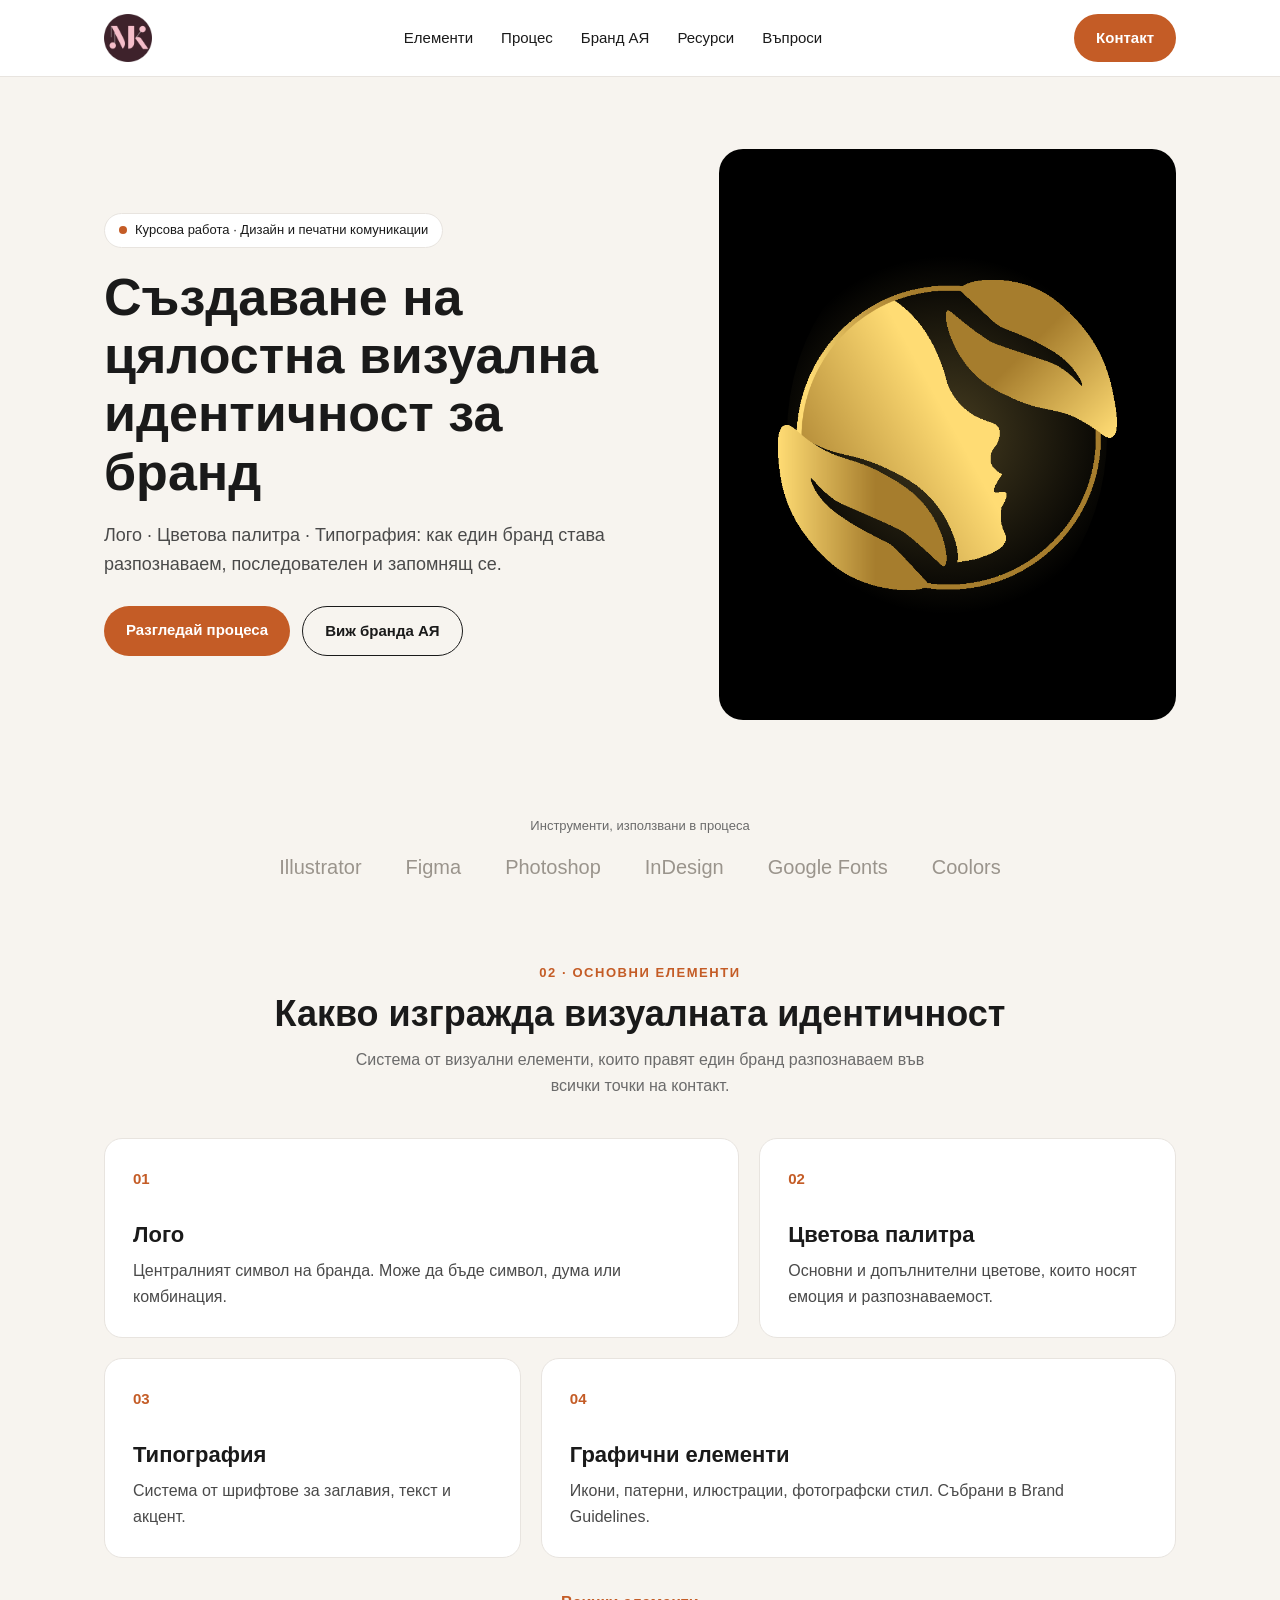
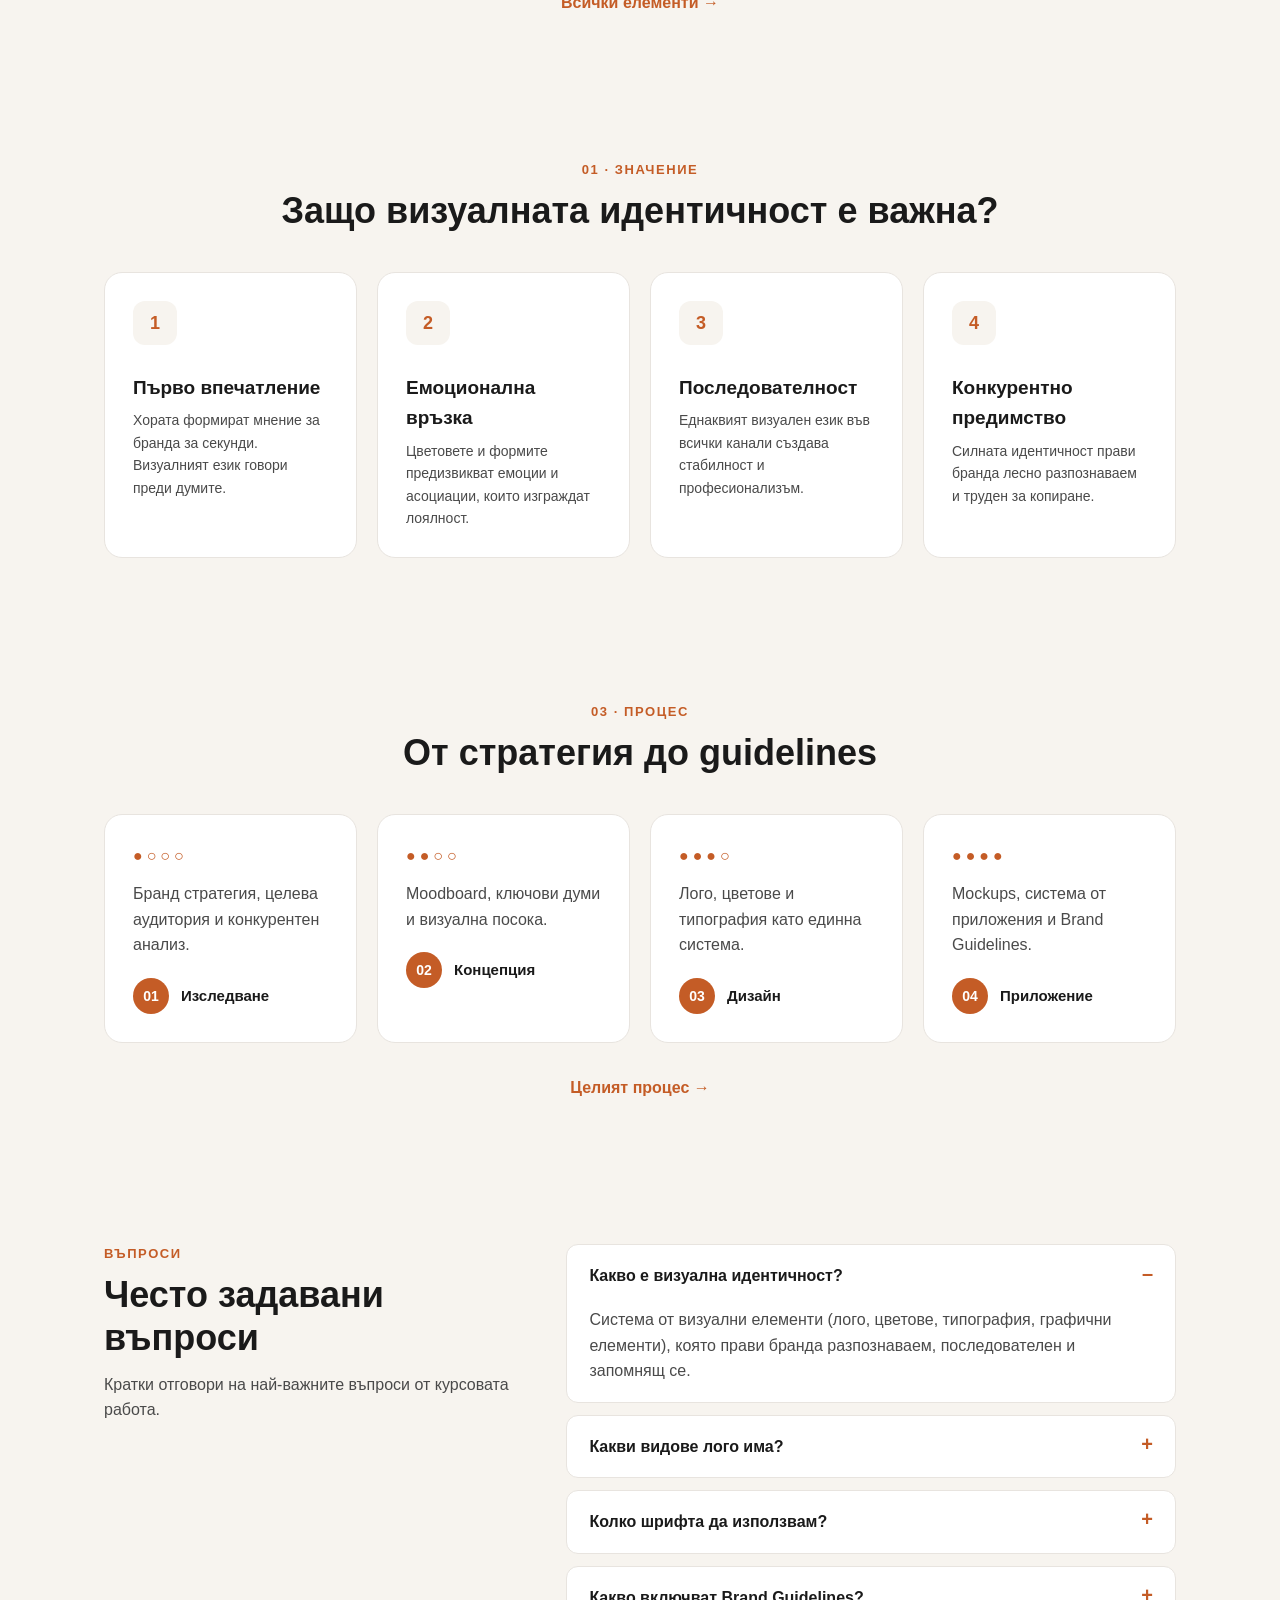
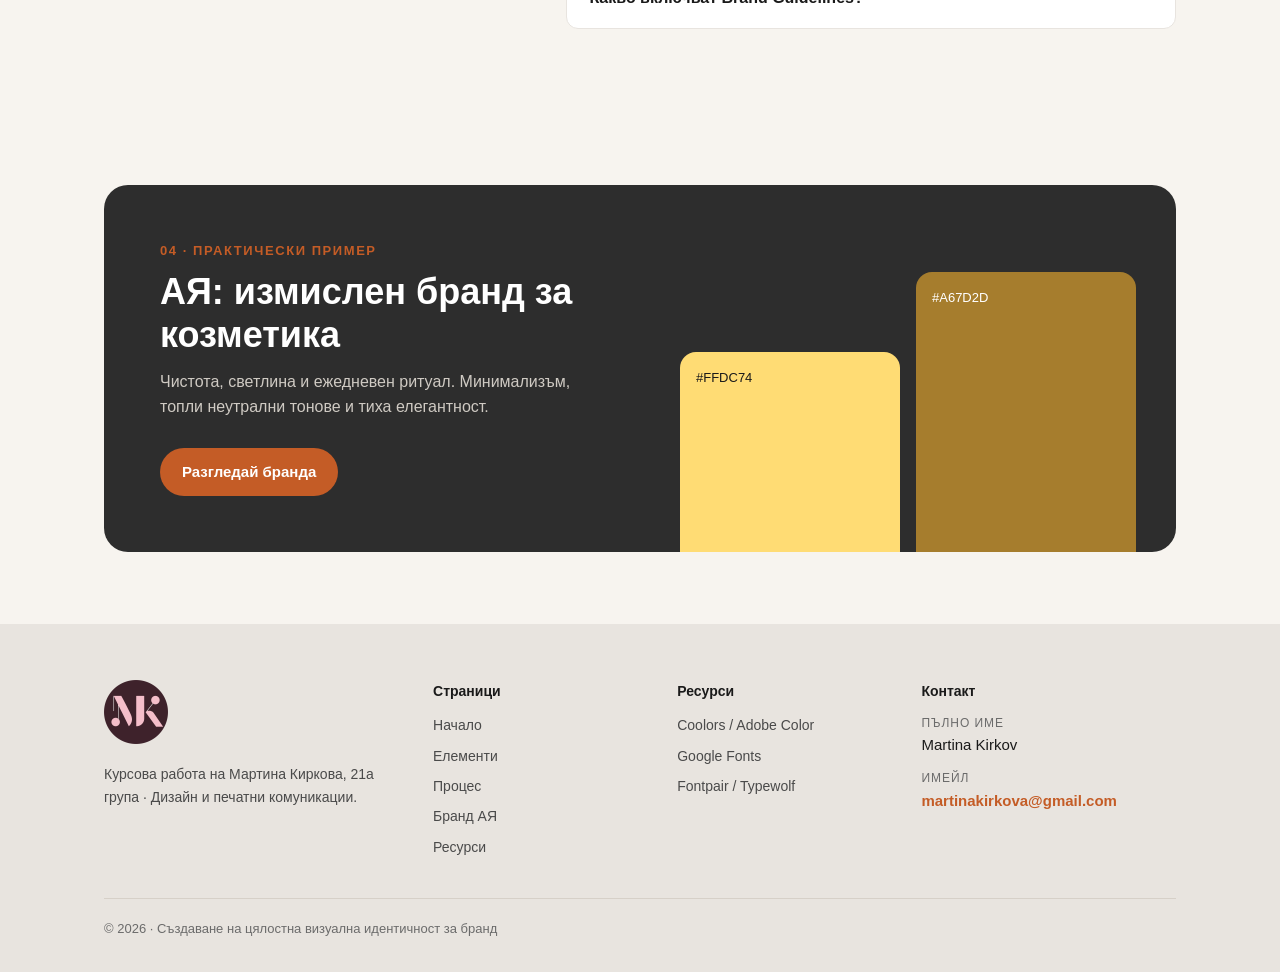
==== commit c191d0d7: "Remove middle name from the footer Co-Authored-By: Claude Opus 5.5 <noreply@anthropic.com>" ====
--- a/index.html
+++ b/index.html
@@ -120,7 +120,7 @@
 <footer id="contact"><div class="wrap">
   <div>
     <a href="./"><img src="logo.png" alt="Лого MK"></a>
-    <p style="font-size:14px">Курсова работа на Мартина Петрова Киркова, 21а група · Дизайн и печатни комуникации.</p>
+    <p style="font-size:14px">Курсова работа на Мартина Киркова, 21а група · Дизайн и печатни комуникации.</p>
   </div>
   <div><h4>Страници</h4><ul>
     <li><a href="./">Начало</a></li>
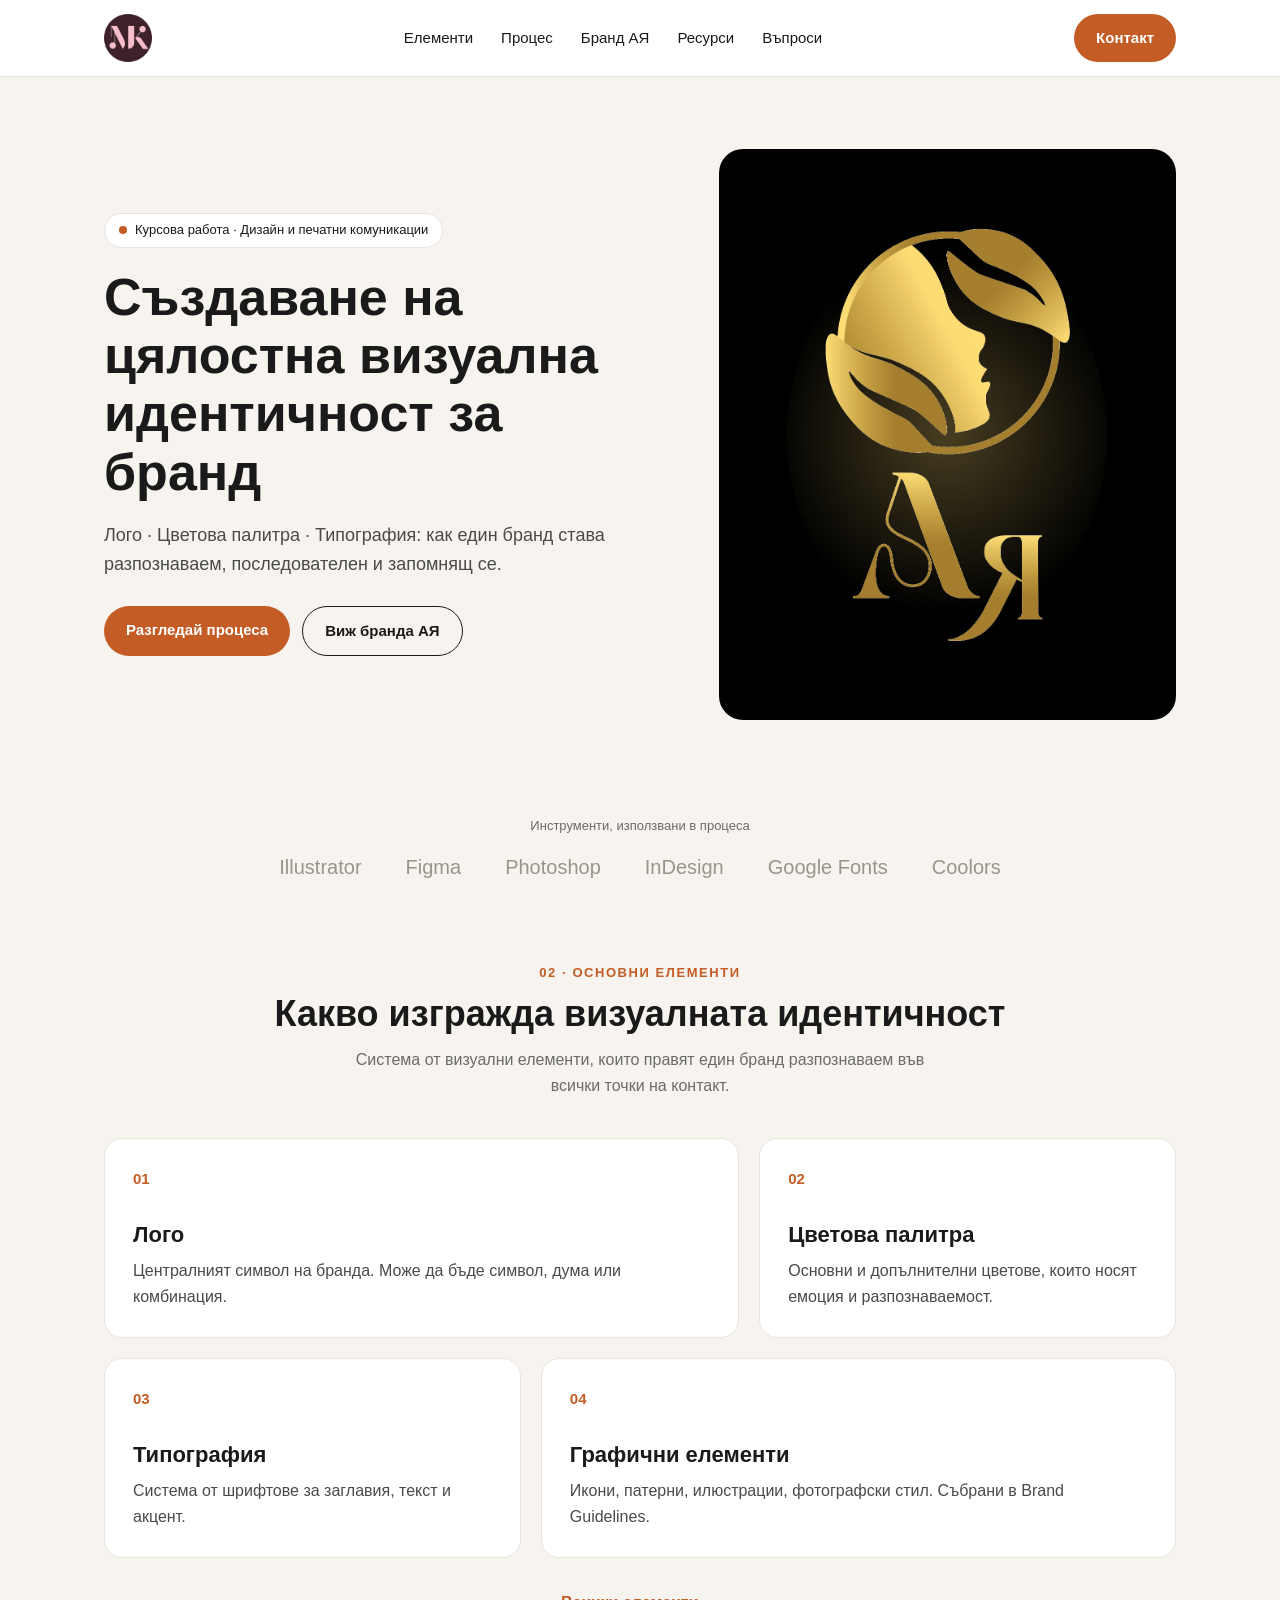
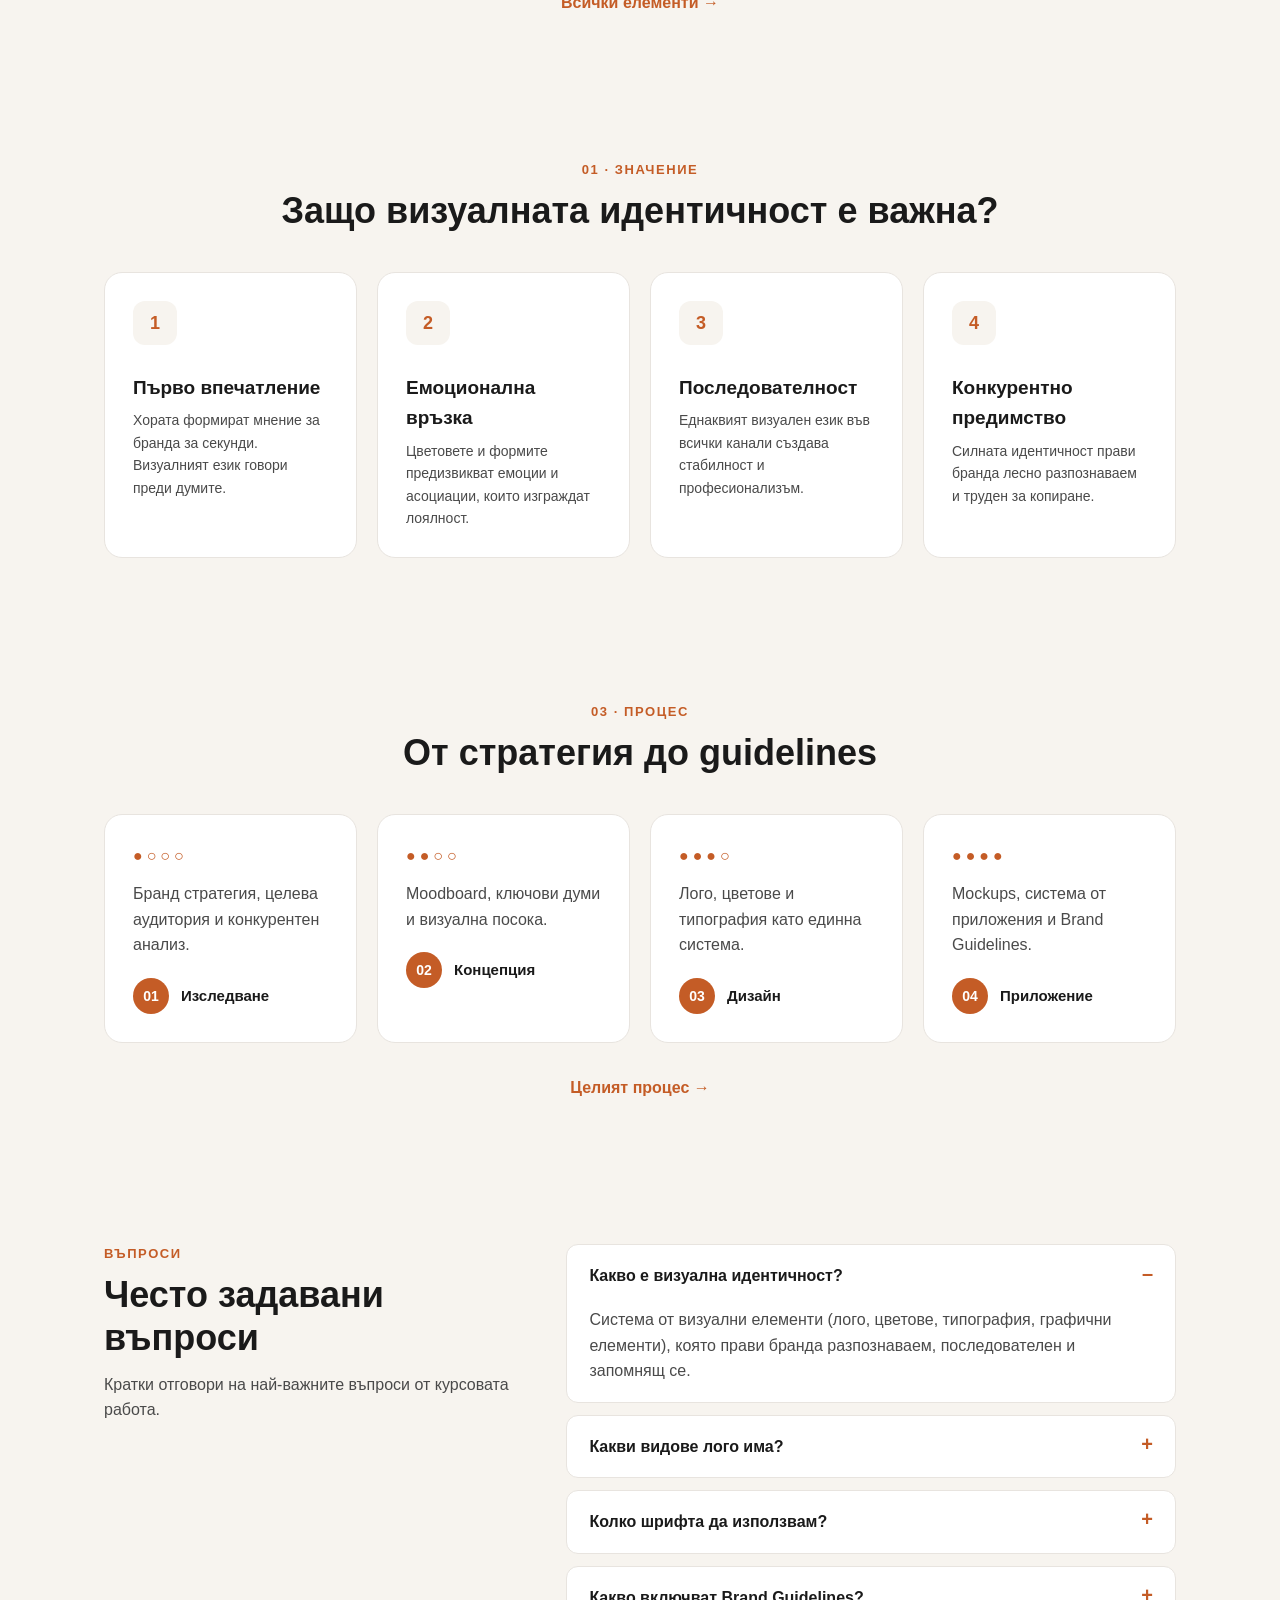
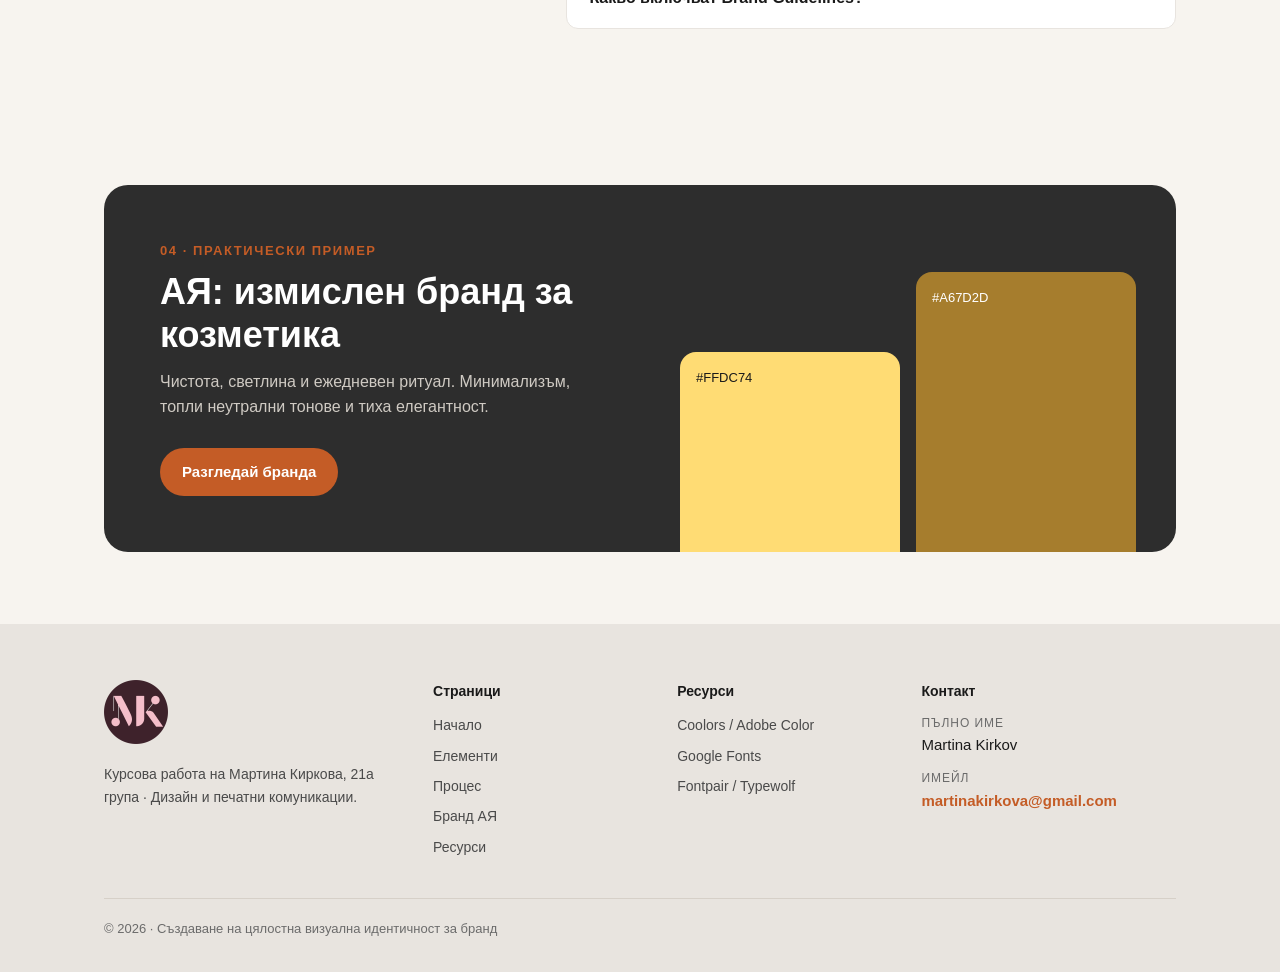
==== commit 1dd812ec: "Use the new AYA logo in the hero and logo variant C Co-Authored-By: Claude Opus 5.5 <noreply@anthrop" ====
--- a/index.html
+++ b/index.html
@@ -37,7 +37,7 @@
       <a class="btn ghost" href="brand">Виж бранда АЯ</a>
     </div>
   </div>
-  <div class="hero-img"><div class="aya"><img src="images/aya-symbol-transparent.png" alt="Лого на измисления бранд АЯ"></div></div>
+  <div class="hero-img"><div class="aya"><img src="images/aya-logo.png" alt="Лого на измисления бранд АЯ"></div></div>
 </div></section>
 
 <!-- 3. PARTNERS → TOOLS -->
--- a/css/style.css
+++ b/css/style.css
@@ -48,8 +48,8 @@
 .hero .actions{display:flex;gap:12px;flex-wrap:wrap}
 .hero-img{position:relative;background:#000;border-radius:24px;aspect-ratio:4/5;display:grid;place-items:center;overflow:hidden}
 .hero-img::before{content:"";position:absolute;inset:15%;border-radius:50%;background:radial-gradient(circle,rgba(255,220,116,.28),transparent 70%)}
-.aya{position:relative;width:74%}
-.aya img{display:block;width:100%}
+.aya{position:absolute;inset:11% 8%;display:flex;justify-content:center;align-items:center}
+.aya img{display:block;max-height:100%;max-width:100%;width:auto;height:auto}
 
 /* INNER PAGE HEADER */
 .page-hero{padding:64px 0 24px}
@@ -132,7 +132,7 @@
 .variant .mark img{height:96px;width:auto}
 .variant .mark .word{font:normal 54px/1 Georgia,"Times New Roman",serif;letter-spacing:.06em;color:var(--sun);background:linear-gradient(135deg,var(--sun),var(--gold));-webkit-background-clip:text;background-clip:text;-webkit-text-fill-color:transparent}
 .variant .mark.stack{flex-direction:column;gap:8px}
-.variant .mark.stack img{height:92px}
+.variant .mark.stack img{height:100%;width:auto}
 .variant .mark.stack .word{font-size:34px}
 
 /* PALETTE */
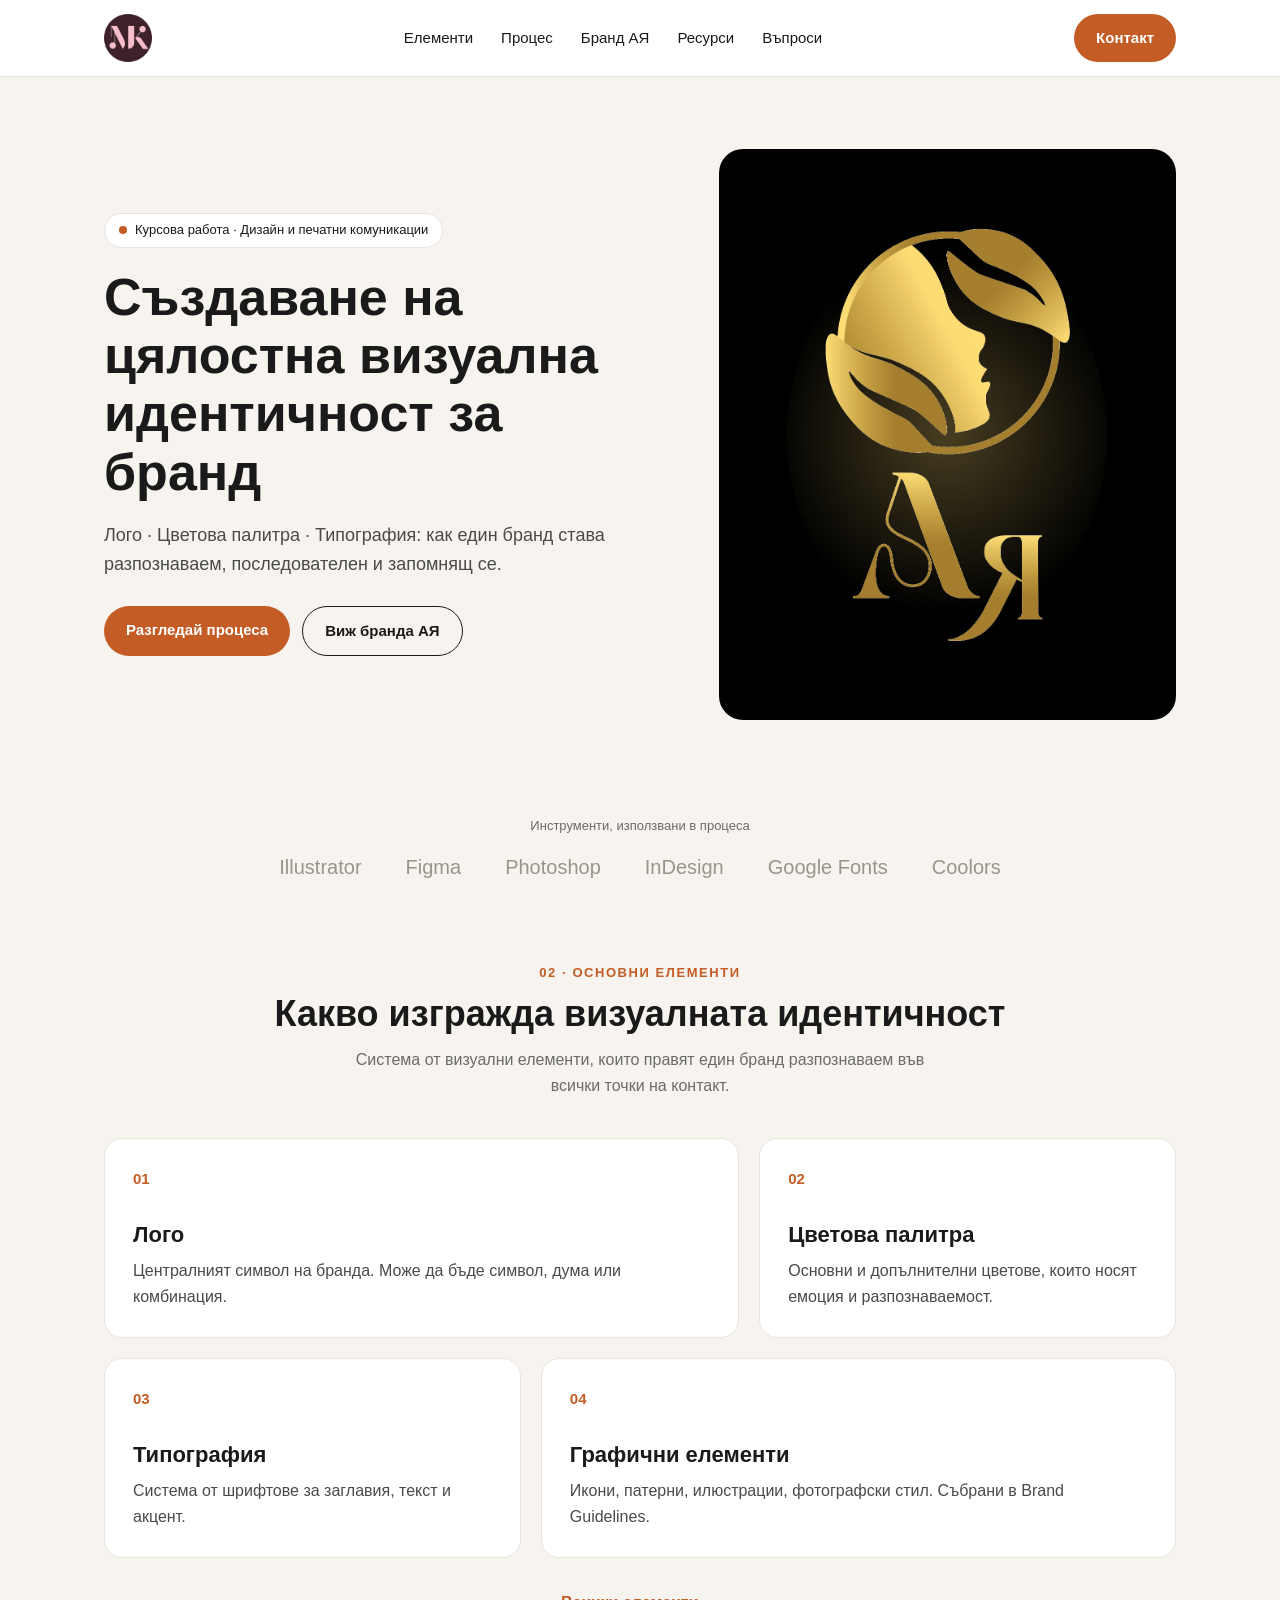
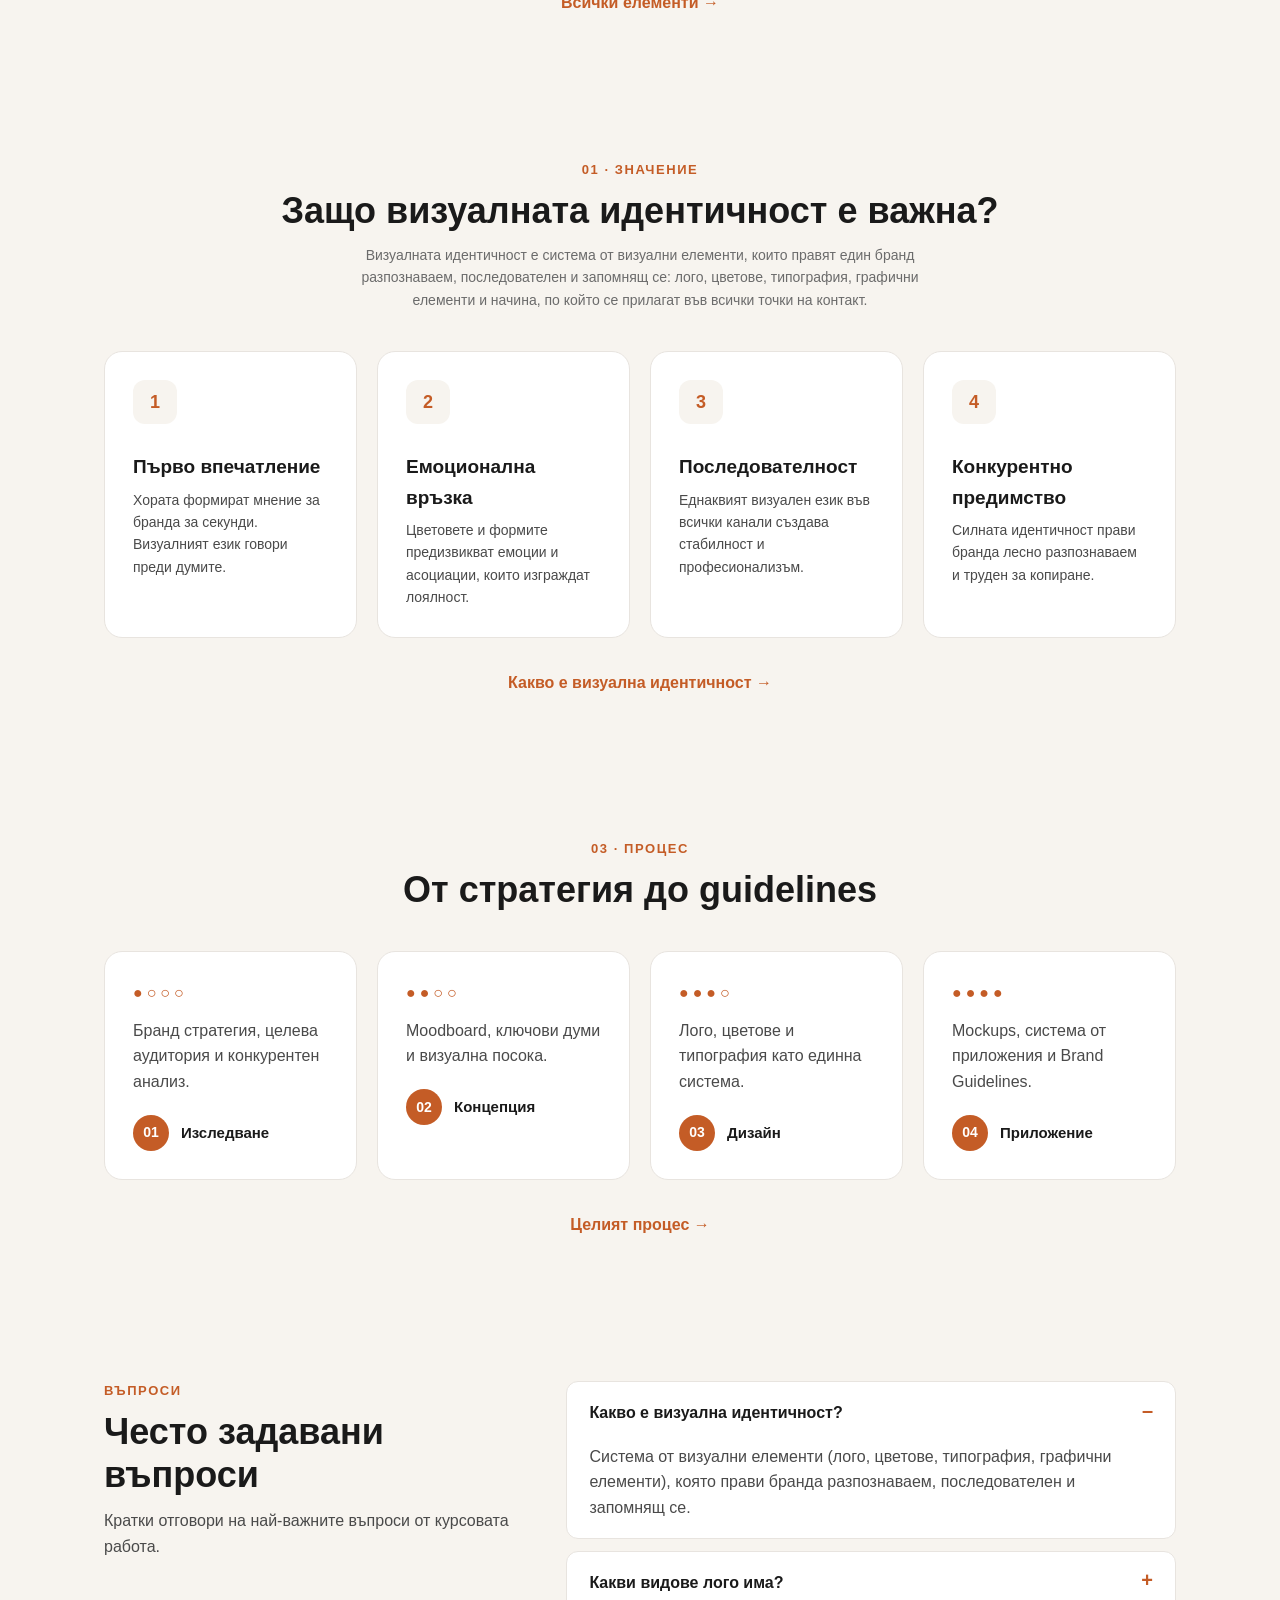
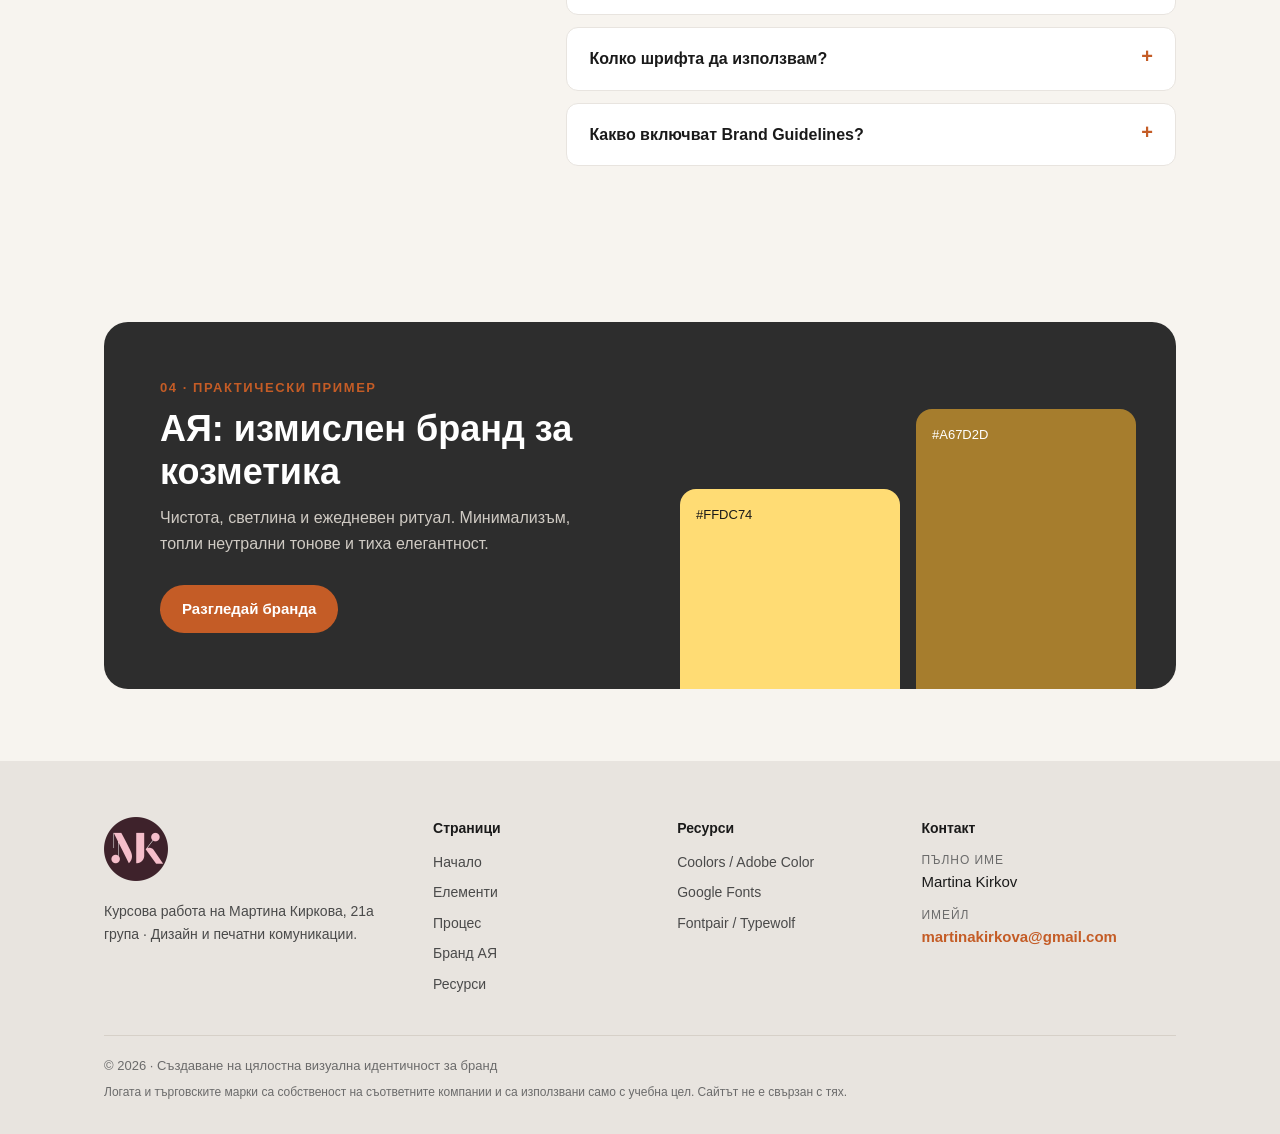
==== commit cd4dce4e: "Add slide 3 definition, logo examples, typography poster and disclaimer - Add "Какво е визуална иден" ====
--- a/index.html
+++ b/index.html
@@ -64,12 +64,14 @@
 <section class="why center" id="why"><div class="wrap">
   <div class="eyebrow">01 · Значение</div>
   <h2>Защо визуалната идентичност е важна?</h2>
+  <p class="lead">Визуалната идентичност е система от визуални елементи, които правят един бранд разпознаваем, последователен и запомнящ се: лого, цветове, типография, графични елементи и начина, по който се прилагат във всички точки на контакт.</p>
   <div class="grid" style="text-align:left">
     <div class="card"><div class="icon">1</div><h3>Първо впечатление</h3><p>Хората формират мнение за бранда за секунди. Визуалният език говори преди думите.</p></div>
     <div class="card"><div class="icon">2</div><h3>Емоционална връзка</h3><p>Цветовете и формите предизвикват емоции и асоциации, които изграждат лоялност.</p></div>
     <div class="card"><div class="icon">3</div><h3>Последователност</h3><p>Еднаквият визуален език във всички канали създава стабилност и професионализъм.</p></div>
     <div class="card"><div class="icon">4</div><h3>Конкурентно предимство</h3><p>Силната идентичност прави бранда лесно разпознаваем и труден за копиране.</p></div>
   </div>
+  <a class="more" href="elements#definition">Какво е визуална идентичност →</a>
 </div></section>
 
 <!-- 6. REVIEWS → PROCESS -->
@@ -140,7 +142,7 @@
       <dt>Имейл</dt><dd><a href="mailto:martinakirkova@gmail.com">martinakirkova@gmail.com</a></dd>
     </dl>
   </div>
-  <div class="copy">© 2026 · Създаване на цялостна визуална идентичност за бранд</div>
+  <div class="copy">© 2026 · Създаване на цялостна визуална идентичност за бранд<p class="disclaimer">Логата и търговските марки са собственост на съответните компании и са използвани само с учебна цел. Сайтът не е свързан с тях.</p></div>
 </div></footer>
 
 <script src="js/main.js" defer></script>
--- a/css/style.css
+++ b/css/style.css
@@ -105,6 +105,17 @@
 .track .who span{width:36px;height:36px;border-radius:50%;background:var(--accent);color:#fff;display:grid;place-items:center;font-weight:bold;font-size:14px}
 .track .who b{color:var(--ink);font-size:15px}
 
+/* LOGO EXAMPLES */
+.logo-ex{display:grid;grid-template-columns:1fr 1fr;gap:12px;margin-top:18px}
+.logo-ex figure{display:flex;flex-direction:column;gap:6px}
+.logo-ex img{height:88px;width:100%;object-fit:contain;background:#fff;border:1px solid var(--line);border-radius:10px;padding:12px}
+.logo-ex figcaption{font-size:12px;color:var(--muted);text-align:center}
+
+/* TYPOGRAPHY POSTER */
+.poster-split{grid-template-columns:1.5fr 1fr;align-items:start}
+.poster{max-width:420px;justify-self:center}
+.poster img{max-height:560px;object-fit:contain}
+
 /* COLOR CARDS */
 .color-card{display:flex;gap:18px;align-items:center}
 .color-card .dot{flex:0 0 56px;height:56px;border-radius:50%}
@@ -261,3 +272,6 @@
   .next a:last-child{text-align:left}
   footer .wrap{grid-template-columns:1fr}
 }
+
+/* DISCLAIMER */
+footer .disclaimer{margin-top:6px;font-size:12px;color:var(--muted)}
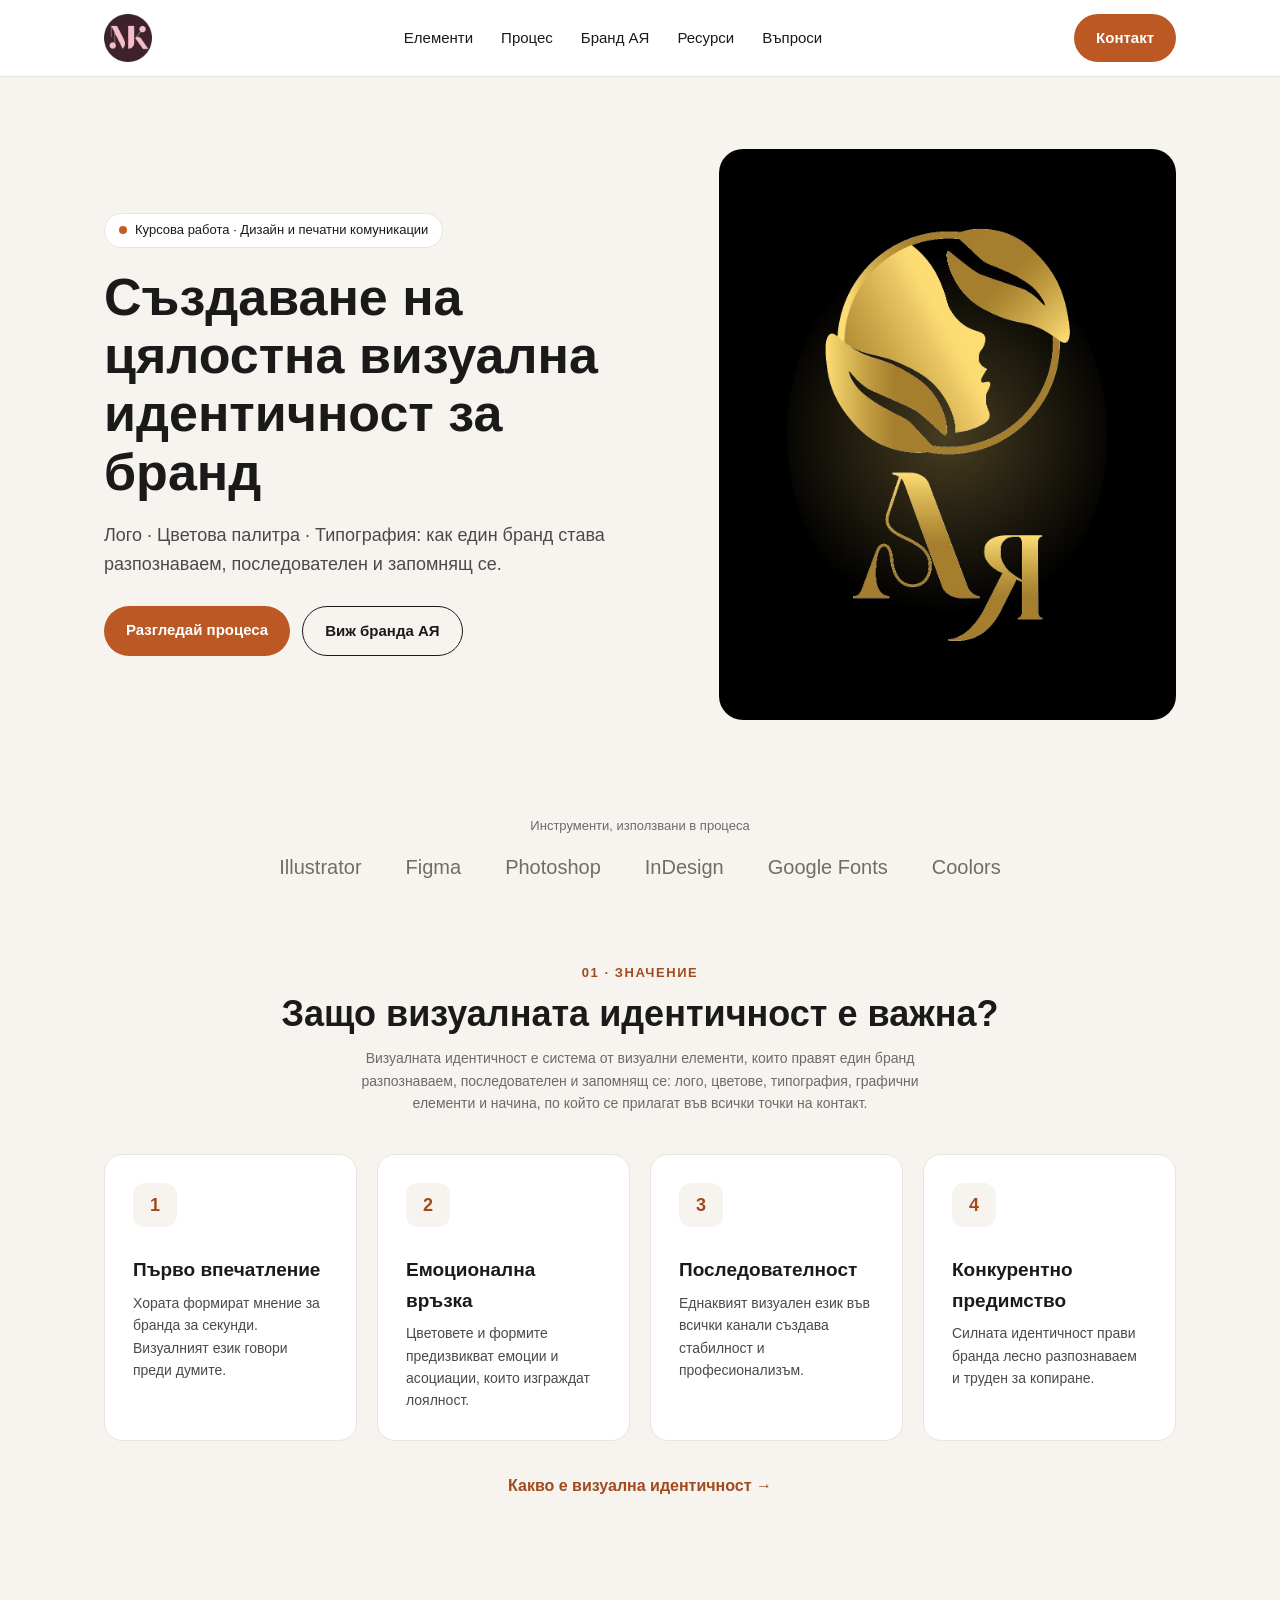
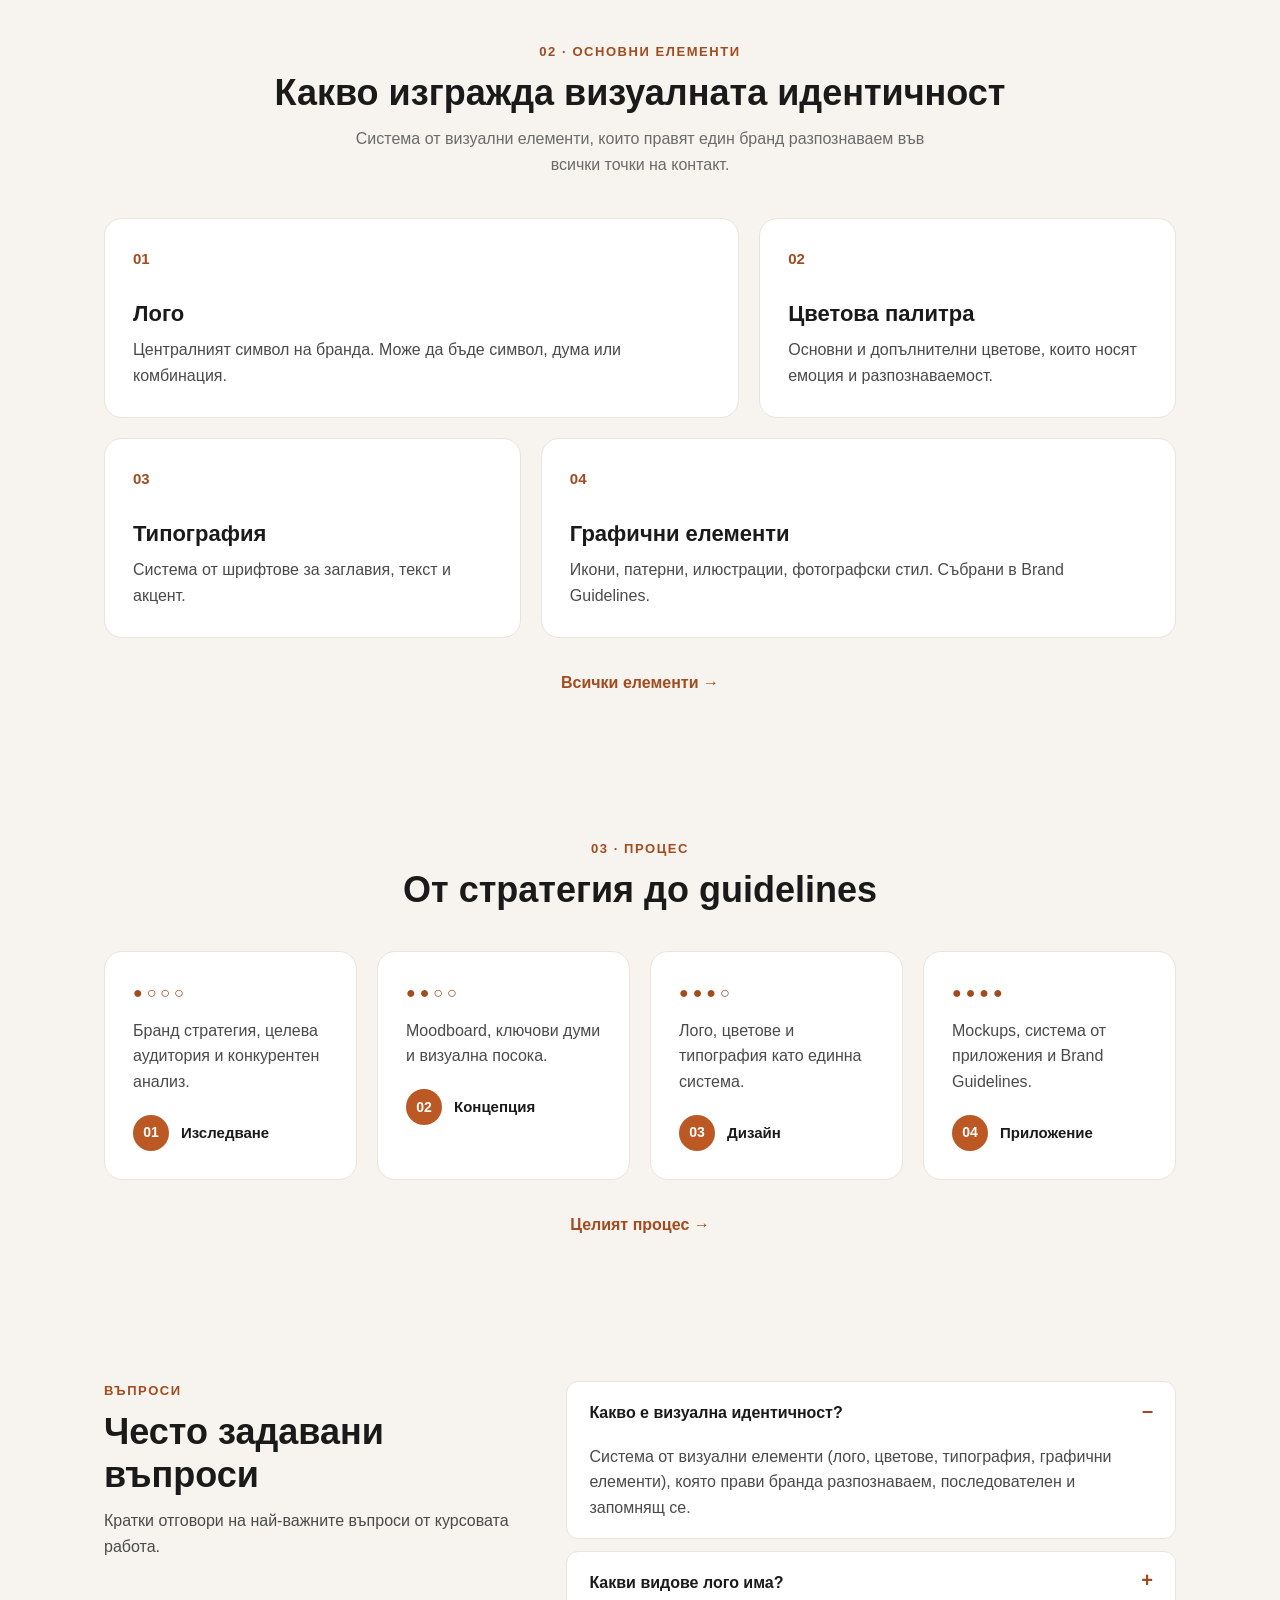
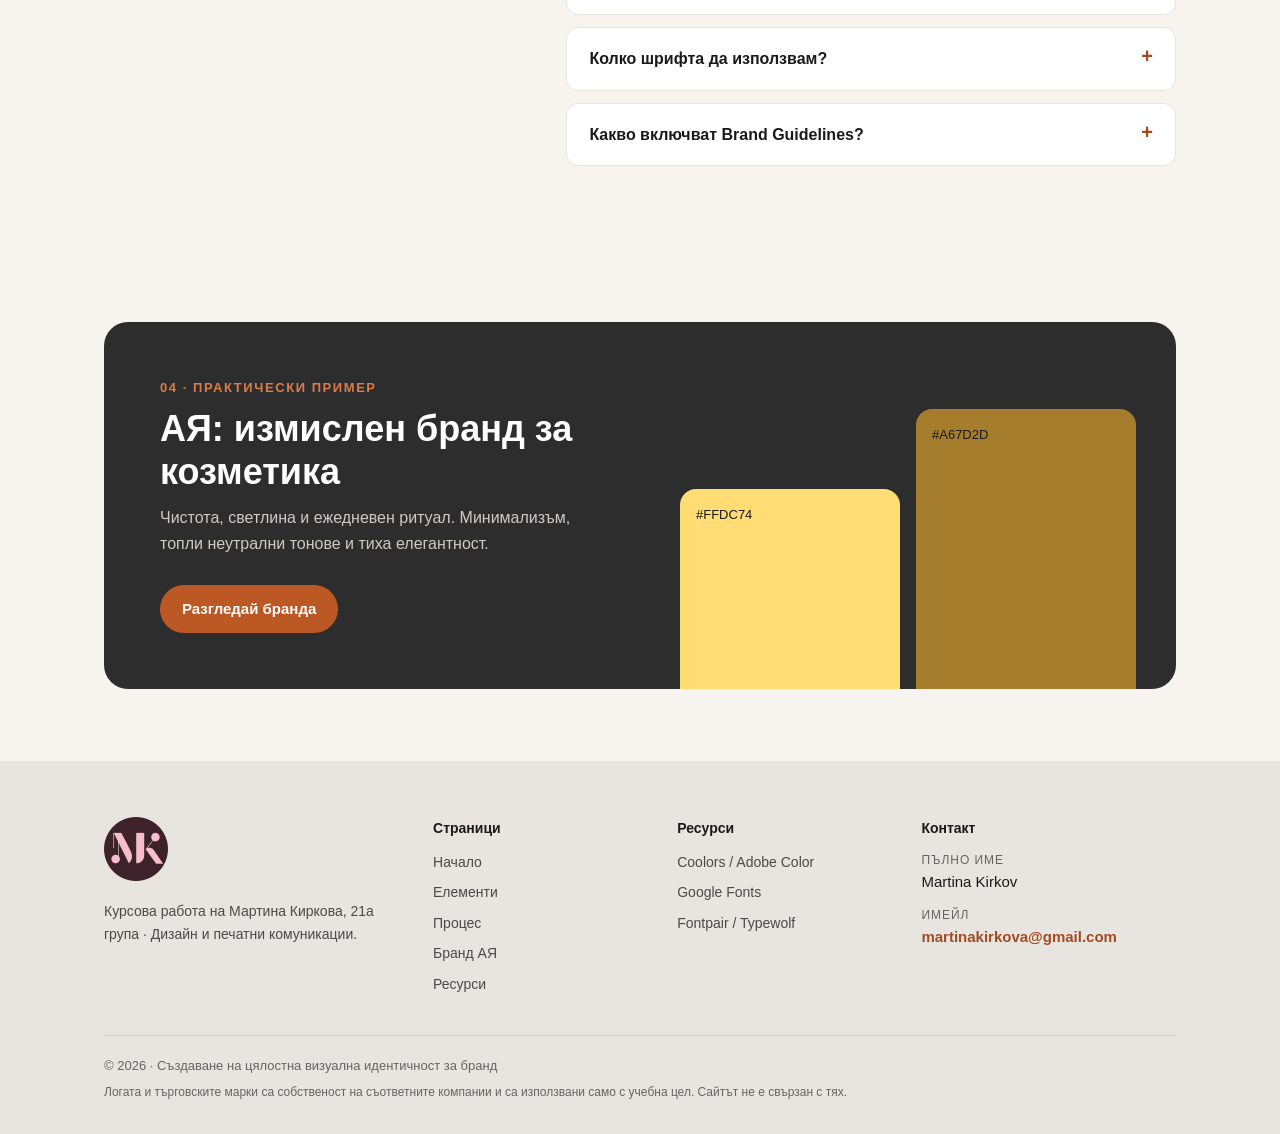
==== commit 840a1076: "Fix poster layout, section order and text contrast - Let the typography poster layout override the g" ====
--- a/index.html
+++ b/index.html
@@ -46,7 +46,21 @@
   <ul><li>Illustrator</li><li>Figma</li><li>Photoshop</li><li>InDesign</li><li>Google Fonts</li><li>Coolors</li></ul>
 </div></div>
 
-<!-- 4. FEATURES → ELEMENTS -->
+<!-- 4. WHY US → WHY IT MATTERS (01) -->
+<section class="why center" id="why"><div class="wrap">
+  <div class="eyebrow">01 · Значение</div>
+  <h2>Защо визуалната идентичност е важна?</h2>
+  <p class="lead">Визуалната идентичност е система от визуални елементи, които правят един бранд разпознаваем, последователен и запомнящ се: лого, цветове, типография, графични елементи и начина, по който се прилагат във всички точки на контакт.</p>
+  <div class="grid" style="text-align:left">
+    <div class="card"><div class="icon">1</div><h3>Първо впечатление</h3><p>Хората формират мнение за бранда за секунди. Визуалният език говори преди думите.</p></div>
+    <div class="card"><div class="icon">2</div><h3>Емоционална връзка</h3><p>Цветовете и формите предизвикват емоции и асоциации, които изграждат лоялност.</p></div>
+    <div class="card"><div class="icon">3</div><h3>Последователност</h3><p>Еднаквият визуален език във всички канали създава стабилност и професионализъм.</p></div>
+    <div class="card"><div class="icon">4</div><h3>Конкурентно предимство</h3><p>Силната идентичност прави бранда лесно разпознаваем и труден за копиране.</p></div>
+  </div>
+  <a class="more" href="elements#definition">Какво е визуална идентичност →</a>
+</div></section>
+
+<!-- 5. FEATURES → ELEMENTS (02) -->
 <section class="features center" id="elements"><div class="wrap">
   <div class="eyebrow">02 · Основни елементи</div>
   <h2>Какво изгражда визуалната идентичност</h2>
@@ -58,20 +72,6 @@
     <div class="card"><div class="num">04</div><h3>Графични елементи</h3><p>Икони, патерни, илюстрации, фотографски стил. Събрани в Brand Guidelines.</p></div>
   </div>
   <a class="more" href="elements">Всички елементи →</a>
-</div></section>
-
-<!-- 5. WHY US → WHY IT MATTERS -->
-<section class="why center" id="why"><div class="wrap">
-  <div class="eyebrow">01 · Значение</div>
-  <h2>Защо визуалната идентичност е важна?</h2>
-  <p class="lead">Визуалната идентичност е система от визуални елементи, които правят един бранд разпознаваем, последователен и запомнящ се: лого, цветове, типография, графични елементи и начина, по който се прилагат във всички точки на контакт.</p>
-  <div class="grid" style="text-align:left">
-    <div class="card"><div class="icon">1</div><h3>Първо впечатление</h3><p>Хората формират мнение за бранда за секунди. Визуалният език говори преди думите.</p></div>
-    <div class="card"><div class="icon">2</div><h3>Емоционална връзка</h3><p>Цветовете и формите предизвикват емоции и асоциации, които изграждат лоялност.</p></div>
-    <div class="card"><div class="icon">3</div><h3>Последователност</h3><p>Еднаквият визуален език във всички канали създава стабилност и професионализъм.</p></div>
-    <div class="card"><div class="icon">4</div><h3>Конкурентно предимство</h3><p>Силната идентичност прави бранда лесно разпознаваем и труден за копиране.</p></div>
-  </div>
-  <a class="more" href="elements#definition">Какво е визуална идентичност →</a>
 </div></section>
 
 <!-- 6. REVIEWS → PROCESS -->
--- a/css/style.css
+++ b/css/style.css
@@ -1,5 +1,9 @@
 :root{
   --accent:#C45C26;      /* основен цвят от презентацията */
+  --accent-ink:#A14B1F;  /* по-тъмен вариант за малък текст върху светъл фон (контраст 4.5:1+) */
+  --accent-fill:#BC5824; /* фон за бутони с бял текст (контраст 4.5:1+) */
+  --accent-on-dark:#DC7C4B; /* акцентен текст върху тъмен фон */
+  --footer-muted:#656565;
   --ink:#1A1A1A;         /* заглавия */
   --text:#4A4A4A;        /* основен текст */
   --muted:#6B6B6B;
@@ -19,14 +23,14 @@
 .wrap{max-width:1120px;margin:0 auto;padding:0 24px}
 section{padding:72px 0}
 .center{text-align:center}
-.eyebrow{color:var(--accent);font-size:13px;letter-spacing:.12em;text-transform:uppercase;font-weight:bold}
+.eyebrow{color:var(--accent-ink);font-size:13px;letter-spacing:.12em;text-transform:uppercase;font-weight:bold}
 h2{font-size:clamp(26px,3.4vw,36px);line-height:1.2;margin:8px 0 12px}
 .lead{max-width:620px;margin:0 auto;color:var(--muted)}
 .btn{display:inline-block;padding:12px 22px;border-radius:999px;font-size:15px;font-weight:bold;transition:transform .2s,box-shadow .2s}
 .btn:hover{transform:translateY(-2px);box-shadow:0 6px 16px rgba(196,92,38,.25)}
-.btn.primary{background:var(--accent);color:#fff}
+.btn.primary{background:var(--accent-fill);color:#fff}
 .btn.ghost{border:1.5px solid var(--ink);color:var(--ink)}
-.more{display:inline-block;margin-top:32px;color:var(--accent);font-weight:bold}
+.more{display:inline-block;margin-top:32px;color:var(--accent-ink);font-weight:bold}
 .more:hover{text-decoration:underline}
 a:focus-visible,button:focus-visible,summary:focus-visible{outline:2px solid var(--accent);outline-offset:3px}
 
@@ -35,7 +39,7 @@
 nav .wrap{display:flex;align-items:center;gap:32px;height:76px}
 nav img{width:48px;height:48px;display:block}
 nav ul{display:flex;gap:28px;list-style:none;margin:0 auto;font-size:15px;color:var(--ink)}
-nav ul a:hover,nav ul a[aria-current="page"]{color:var(--accent)}
+nav ul a:hover,nav ul a[aria-current="page"]{color:var(--accent-ink)}
 nav ul a[aria-current="page"]{font-weight:bold}
 .menu-btn{display:none;background:none;border:1.5px solid var(--line);border-radius:10px;width:44px;height:44px;cursor:pointer;color:var(--ink);font-size:20px;line-height:1}
 
@@ -56,7 +60,7 @@
 .page-hero h1{font-size:clamp(30px,4.4vw,48px);line-height:1.15;margin:12px 0 16px;max-width:820px}
 .page-hero .lead{margin:0;font-size:18px;max-width:720px}
 .crumbs{font-size:14px;color:var(--muted);margin-bottom:20px}
-.crumbs a{color:var(--accent)}
+.crumbs a{color:var(--accent-ink)}
 .block{padding:48px 0}
 .block h2{margin-bottom:8px}
 .block > .wrap > .lead{margin:0 0 28px}
@@ -64,12 +68,12 @@
 /* TOOLS (partners) */
 .tools{padding:24px 0 8px}
 .tools p{font-size:13px;color:var(--muted);margin-bottom:14px}
-.tools ul{list-style:none;display:flex;justify-content:center;flex-wrap:wrap;gap:16px 44px;font-size:20px;color:#9a948c}
+.tools ul{list-style:none;display:flex;justify-content:center;flex-wrap:wrap;gap:16px 44px;font-size:20px;color:#726C64}
 
 /* CARDS */
 .card{background:var(--white);border:1px solid var(--line);border-radius:18px;padding:28px}
 .card h3{font-size:22px;margin-bottom:6px}
-.num{color:var(--accent);font-size:15px;font-weight:bold;margin-bottom:auto}
+.num{color:var(--accent-ink);font-size:15px;font-weight:bold;margin-bottom:auto}
 .grid-2,.grid-3,.grid-4{display:grid;gap:20px}
 .grid-2{grid-template-columns:repeat(2,minmax(0,1fr))}
 .grid-3{grid-template-columns:repeat(3,minmax(0,1fr))}
@@ -79,9 +83,9 @@
 .card .num{display:block;margin-bottom:14px}
 .card ul{list-style:none;margin-top:8px}
 .card li{padding:4px 0 4px 22px;position:relative;font-size:15px}
-.card li::before{content:"→";position:absolute;left:0;color:var(--accent)}
+.card li::before{content:"→";position:absolute;left:0;color:var(--accent-ink)}
 .card.dark{background:var(--dark);border-color:var(--dark)}
-.card.dark h3{color:#fff}.card.dark p,.card.dark li{color:#cfcac3}
+.card.dark h3{color:#fff}.card.dark .num{color:var(--accent-on-dark)}.card.dark p,.card.dark li{color:#cfcac3}
 
 /* FEATURES */
 .features .grid{display:grid;grid-template-columns:repeat(5,1fr);gap:20px;margin-top:40px}
@@ -94,15 +98,15 @@
 
 /* WHY */
 .why .grid{display:grid;grid-template-columns:repeat(4,1fr);gap:20px;margin-top:40px}
-.icon{width:44px;height:44px;border-radius:12px;background:var(--cream);color:var(--accent);display:grid;place-items:center;font-weight:bold;font-size:18px;margin-bottom:28px}
+.icon{width:44px;height:44px;border-radius:12px;background:var(--cream);color:var(--accent-ink);display:grid;place-items:center;font-weight:bold;font-size:18px;margin-bottom:28px}
 .why h3{font-size:19px;margin-bottom:6px}
 .why p{font-size:14px}
 
 /* PROCESS TRACK */
 .track{display:grid;grid-template-columns:repeat(4,minmax(0,1fr));gap:20px;max-width:1120px;margin:40px auto 0;padding:0 24px}
-.track .card .stars{color:var(--accent);letter-spacing:4px;margin-bottom:12px}
+.track .card .stars{color:var(--accent-ink);letter-spacing:4px;margin-bottom:12px}
 .track .who{display:flex;gap:12px;align-items:center;margin-top:20px}
-.track .who span{width:36px;height:36px;border-radius:50%;background:var(--accent);color:#fff;display:grid;place-items:center;font-weight:bold;font-size:14px}
+.track .who span{width:36px;height:36px;border-radius:50%;background:var(--accent-fill);color:#fff;display:grid;place-items:center;font-weight:bold;font-size:14px}
 .track .who b{color:var(--ink);font-size:15px}
 
 /* LOGO EXAMPLES */
@@ -112,7 +116,6 @@
 .logo-ex figcaption{font-size:12px;color:var(--muted);text-align:center}
 
 /* TYPOGRAPHY POSTER */
-.poster-split{grid-template-columns:1.5fr 1fr;align-items:start}
 .poster{max-width:420px;justify-self:center}
 .poster img{max-height:560px;object-fit:contain}
 
@@ -124,11 +127,12 @@
 /* NUMBERED STEPS */
 .steps{list-style:none;counter-reset:s;display:grid;gap:14px}
 .steps li{counter-increment:s;background:var(--white);border:1px solid var(--line);border-radius:14px;padding:20px 22px 20px 76px;position:relative}
-.steps li::before{content:counter(s);position:absolute;left:22px;top:18px;width:36px;height:36px;border-radius:50%;background:var(--accent);color:#fff;display:grid;place-items:center;font-weight:bold}
+.steps li::before{content:counter(s);position:absolute;left:22px;top:18px;width:36px;height:36px;border-radius:50%;background:var(--accent-fill);color:#fff;display:grid;place-items:center;font-weight:bold}
 .steps b{color:var(--ink);display:block}
 
 /* SPLIT: text + image */
 .split{display:grid;grid-template-columns:1fr 1fr;gap:40px;align-items:center}
+.poster-split{grid-template-columns:1.5fr 1fr;align-items:start}
 .figure{background:var(--white);border:1px solid var(--line);border-radius:18px;padding:16px;overflow:hidden}
 .figure img{display:block;width:100%;border-radius:10px}
 .figure figcaption{font-size:13px;color:var(--muted);margin-top:10px}
@@ -158,7 +162,7 @@
 details{background:var(--white);border:1px solid var(--line);border-radius:12px;margin-bottom:12px}
 summary{cursor:pointer;list-style:none;padding:18px 22px;color:var(--ink);font-weight:bold;display:flex;justify-content:space-between;gap:12px}
 summary::-webkit-details-marker{display:none}
-summary::after{content:"+";color:var(--accent);font-size:20px;line-height:1}
+summary::after{content:"+";color:var(--accent-ink);font-size:20px;line-height:1}
 details[open] summary::after{content:"–"}
 details p{padding:0 22px 18px}
 
@@ -166,11 +170,12 @@
 .cta-box{background:var(--dark);border-radius:24px;display:grid;grid-template-columns:1fr 1fr;overflow:hidden}
 .cta-box .txt{padding:56px}
 .cta-box h2{color:#fff}
+.cta-box .eyebrow{color:var(--accent-on-dark)}
 .cta-box p{color:#cfcac3;margin-bottom:28px}
 .swatches{display:grid;grid-template-columns:1fr 1fr;align-items:end;gap:16px;padding:40px 40px 0}
 .sw{border-radius:16px 16px 0 0;padding:16px;font-size:13px;color:#1A1A1A}
 .sw.a{background:var(--sun);height:200px}
-.sw.b{background:var(--gold);height:280px;color:#fff}
+.sw.b{background:var(--gold);height:280px;color:#1A1A1A}
 
 /* NEXT PAGE */
 .next{display:flex;justify-content:space-between;gap:16px;flex-wrap:wrap;padding-top:8px}
@@ -187,11 +192,11 @@
 footer h4{color:var(--ink);font-size:14px;margin-bottom:12px}
 footer ul{list-style:none}
 footer li{font-size:14px;margin-bottom:8px}
-footer li a:hover{color:var(--accent)}
-footer .contact dt{font-size:12px;color:var(--muted);text-transform:uppercase;letter-spacing:.08em}
+footer li a:hover{color:var(--accent-ink)}
+footer .contact dt{font-size:12px;color:var(--footer-muted);text-transform:uppercase;letter-spacing:.08em}
 footer .contact dd{font-size:15px;color:var(--ink);margin-bottom:12px;overflow-wrap:anywhere}
-footer .contact a{color:var(--accent);font-weight:bold}
-footer .copy{grid-column:1/-1;border-top:1px solid #d6d0c8;padding-top:20px;font-size:13px;color:var(--muted)}
+footer .contact a{color:var(--accent-ink);font-weight:bold}
+footer .copy{grid-column:1/-1;border-top:1px solid #d6d0c8;padding-top:20px;font-size:13px;color:var(--footer-muted)}
 
 /* ---------- АНИМАЦИИ ---------- */
 @media (prefers-reduced-motion:no-preference){
@@ -247,10 +252,6 @@
   .why .card{display:grid;grid-template-columns:44px 1fr;column-gap:16px;padding:22px}
   .why .icon{grid-row:span 2;margin-bottom:0}
   .why h3{overflow-wrap:anywhere}
-  /* на мобилно: секция 01 (Значение) идва преди секция 02 (Елементи) */
-  body{display:flex;flex-direction:column}
-  #why{order:1}
-  .features,#why ~ *{order:2}
   .cta-box .txt{padding:36px}
   .swatches .sw.a{height:140px}.swatches .sw.b{height:200px}
   .chip .fill{height:140px}
@@ -274,4 +275,4 @@
 }
 
 /* DISCLAIMER */
-footer .disclaimer{margin-top:6px;font-size:12px;color:var(--muted)}
+footer .disclaimer{margin-top:6px;font-size:12px;color:var(--footer-muted)}
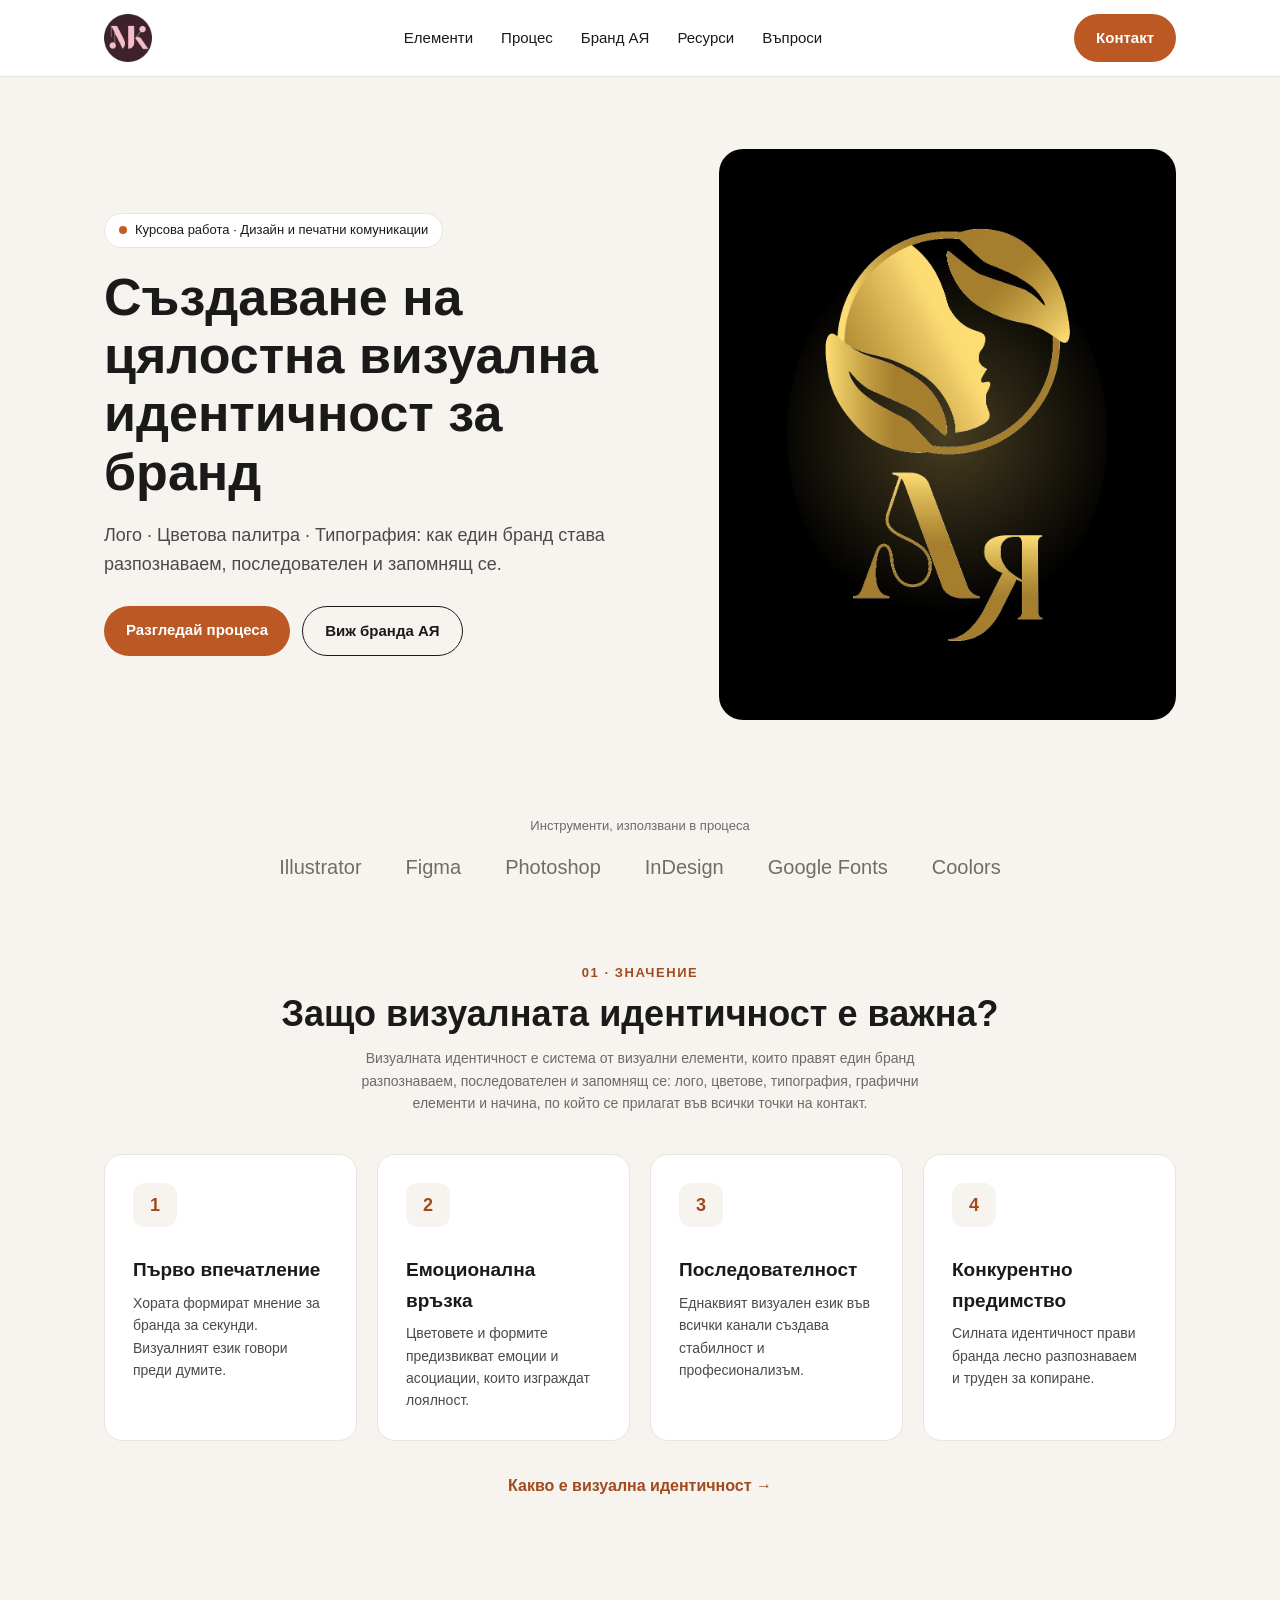
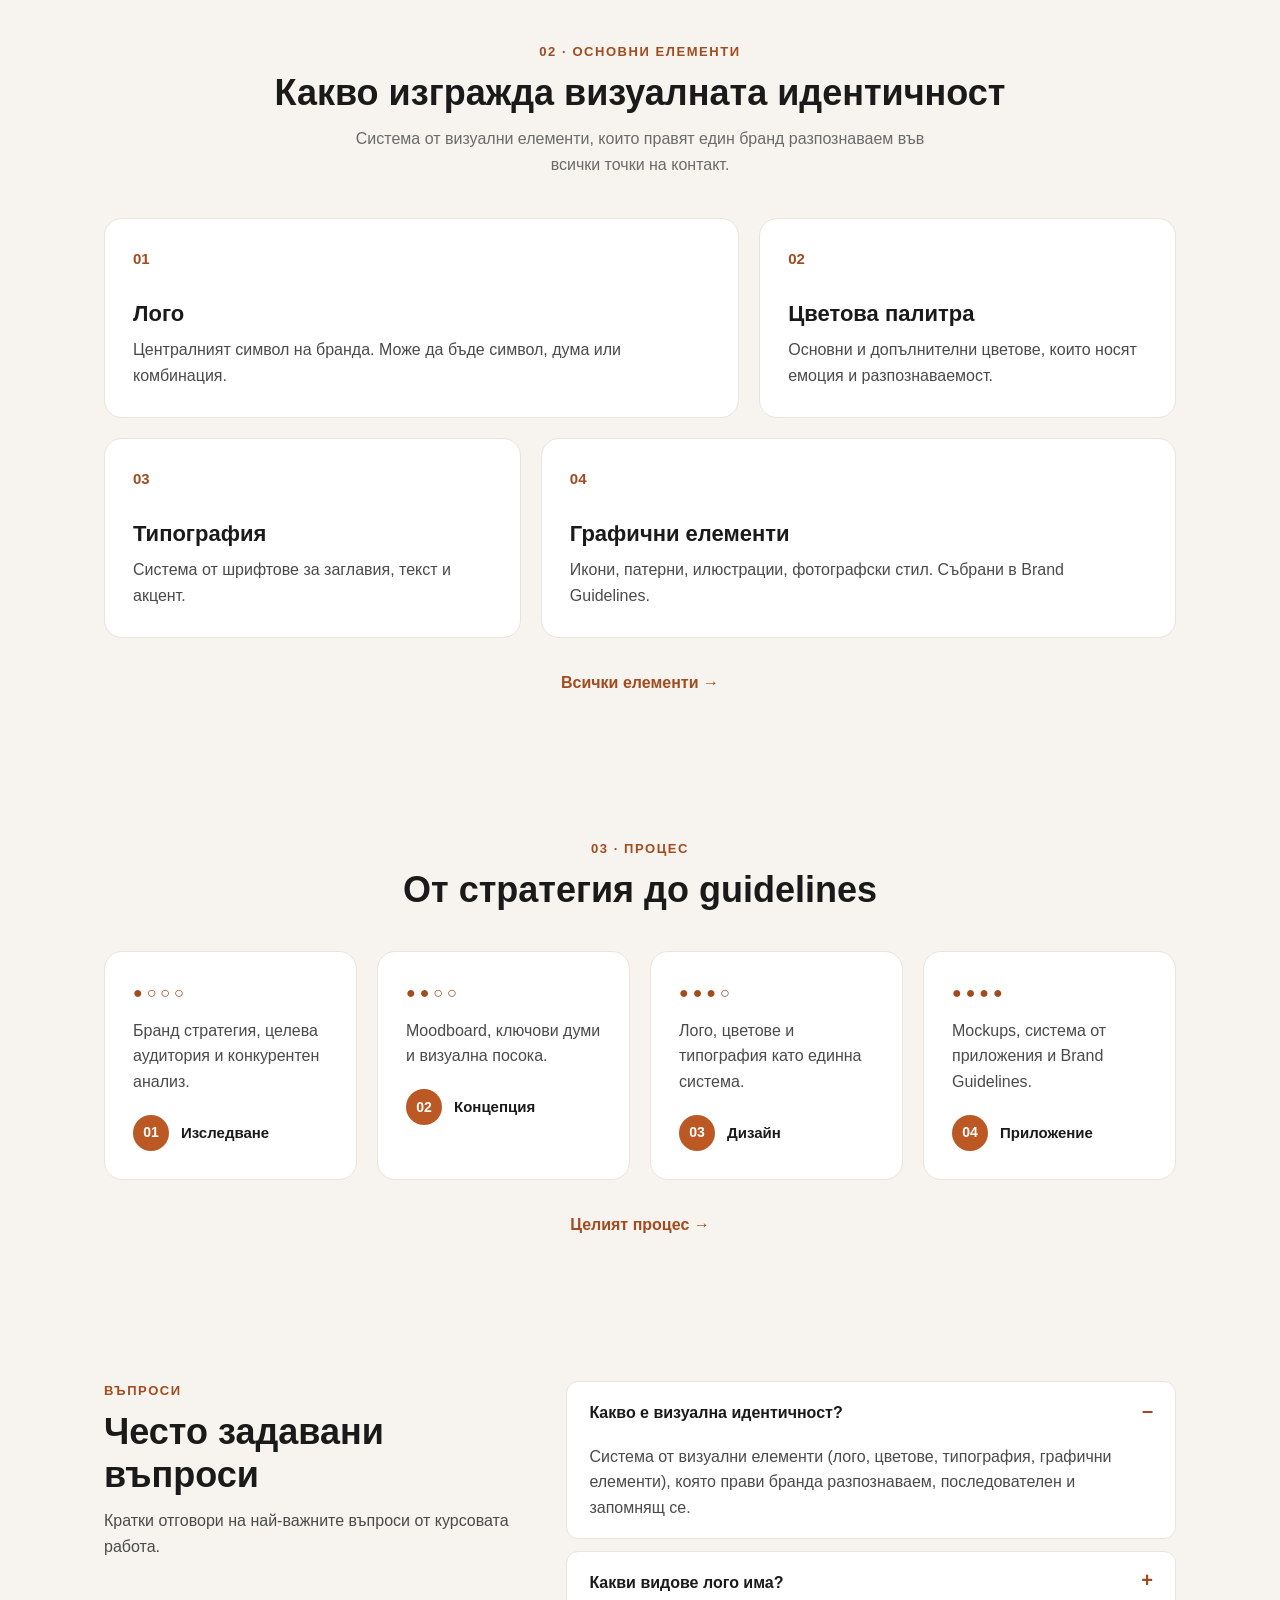
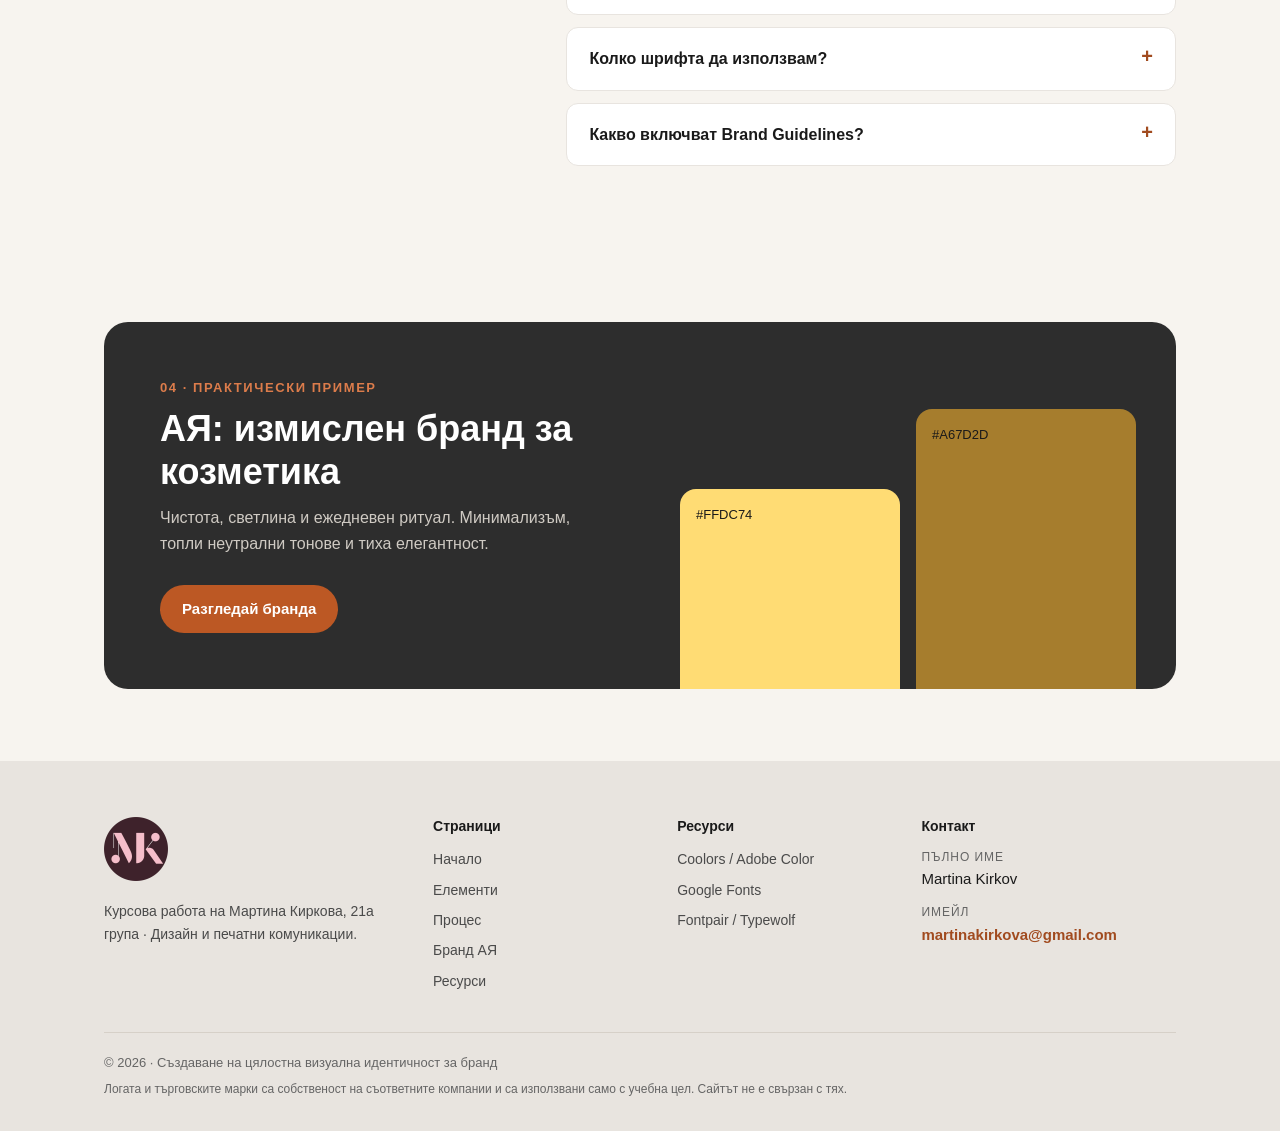
==== commit d1b26529: "Add image sizes, fix footer headings, reduced motion and print styles - Add width/height to every im" ====
--- a/index.html
+++ b/index.html
@@ -13,7 +13,7 @@
 
 <!-- NAV BAR -->
 <nav><div class="wrap">
-  <a href="./" aria-label="Начало"><img src="logo.png" alt="Лого MK"></a>
+  <a href="./" aria-label="Начало"><img src="logo.png" alt="Лого MK" width="1024" height="1024"></a>
   <ul id="menu">
     <li><a href="elements">Елементи</a></li>
     <li><a href="process">Процес</a></li>
@@ -37,7 +37,7 @@
       <a class="btn ghost" href="brand">Виж бранда АЯ</a>
     </div>
   </div>
-  <div class="hero-img"><div class="aya"><img src="images/aya-logo.png" alt="Лого на измисления бранд АЯ"></div></div>
+  <div class="hero-img"><div class="aya"><img src="images/aya-logo.png" alt="Лого на измисления бранд АЯ" width="681" height="1096"></div></div>
 </div></section>
 
 <!-- 3. PARTNERS → TOOLS -->
@@ -121,22 +121,22 @@
 <!-- FOOTER -->
 <footer id="contact"><div class="wrap">
   <div>
-    <a href="./"><img src="logo.png" alt="Лого MK"></a>
+    <a href="./"><img src="logo.png" alt="Лого MK" width="1024" height="1024"></a>
     <p style="font-size:14px">Курсова работа на Мартина Киркова, 21а група · Дизайн и печатни комуникации.</p>
   </div>
-  <div><h4>Страници</h4><ul>
+  <div><h2>Страници</h2><ul>
     <li><a href="./">Начало</a></li>
     <li><a href="elements">Елементи</a></li>
     <li><a href="process">Процес</a></li>
     <li><a href="brand">Бранд АЯ</a></li>
     <li><a href="resources">Ресурси</a></li>
   </ul></div>
-  <div><h4>Ресурси</h4><ul>
+  <div><h2>Ресурси</h2><ul>
     <li><a href="https://coolors.co" target="_blank" rel="noopener">Coolors</a> / <a href="https://color.adobe.com" target="_blank" rel="noopener">Adobe Color</a></li>
     <li><a href="https://fonts.google.com" target="_blank" rel="noopener">Google Fonts</a></li>
     <li><a href="https://fontpair.co" target="_blank" rel="noopener">Fontpair</a> / <a href="https://www.typewolf.com" target="_blank" rel="noopener">Typewolf</a></li>
   </ul></div>
-  <div><h4>Контакт</h4>
+  <div><h2>Контакт</h2>
     <dl class="contact">
       <dt>Пълно име</dt><dd>Martina Kirkov</dd>
       <dt>Имейл</dt><dd><a href="mailto:martinakirkova@gmail.com">martinakirkova@gmail.com</a></dd>
--- a/css/style.css
+++ b/css/style.css
@@ -18,7 +18,7 @@
 body{background:var(--cream);color:var(--text);font:16px/1.6 Arial,Helvetica,sans-serif}
 h1,h2,h3{font-family:Arial,Helvetica,sans-serif;color:var(--ink);font-weight:bold}
 a{color:inherit;text-decoration:none}
-img{max-width:100%}
+img{max-width:100%;height:auto}
 h3{overflow-wrap:break-word;hyphens:auto}
 .wrap{max-width:1120px;margin:0 auto;padding:0 24px}
 section{padding:72px 0}
@@ -189,7 +189,7 @@
 footer{background:var(--line);margin-top:72px;padding:56px 0 32px}
 footer .wrap{display:grid;grid-template-columns:1.4fr 1fr 1fr 1.2fr;gap:32px}
 footer img{width:64px;margin-bottom:12px}
-footer h4{color:var(--ink);font-size:14px;margin-bottom:12px}
+footer h2{color:var(--ink);font-size:14px;line-height:1.4;margin:0 0 12px}
 footer ul{list-style:none}
 footer li{font-size:14px;margin-bottom:8px}
 footer li a:hover{color:var(--accent-ink)}
@@ -276,3 +276,15 @@
 
 /* DISCLAIMER */
 footer .disclaimer{margin-top:6px;font-size:12px;color:var(--footer-muted)}
+
+/* без плавно скролване, ако устройството е настроено за намалено движение */
+@media (prefers-reduced-motion:reduce){
+  html{scroll-behavior:auto}
+}
+
+/* печат: показва всичко, дори неразкритите при скрол елементи */
+@media print{
+  .js .reveal,.js .chip .fill,.js .swatches .sw,.js .swatches .sw span{opacity:1!important;transform:none!important;transition:none!important}
+  nav{position:static}
+  .menu-btn,nav .btn{display:none}
+}
